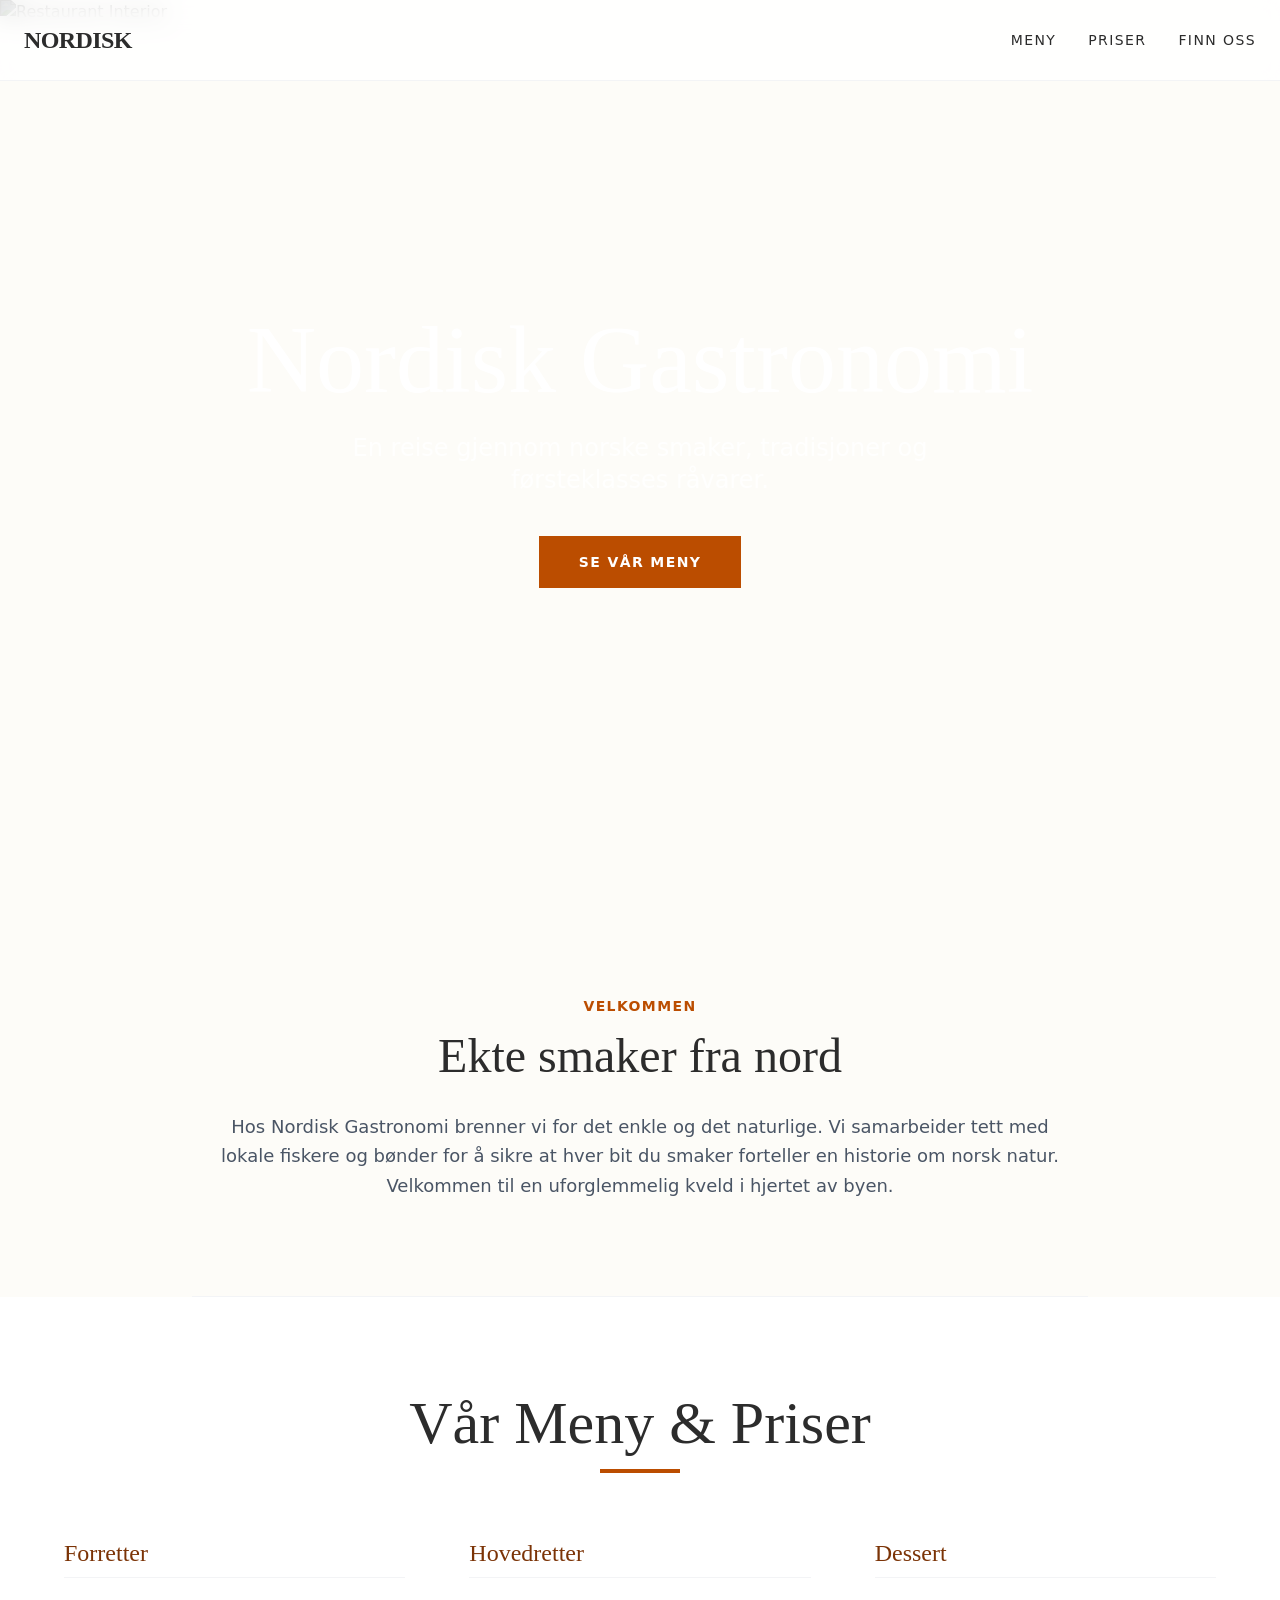
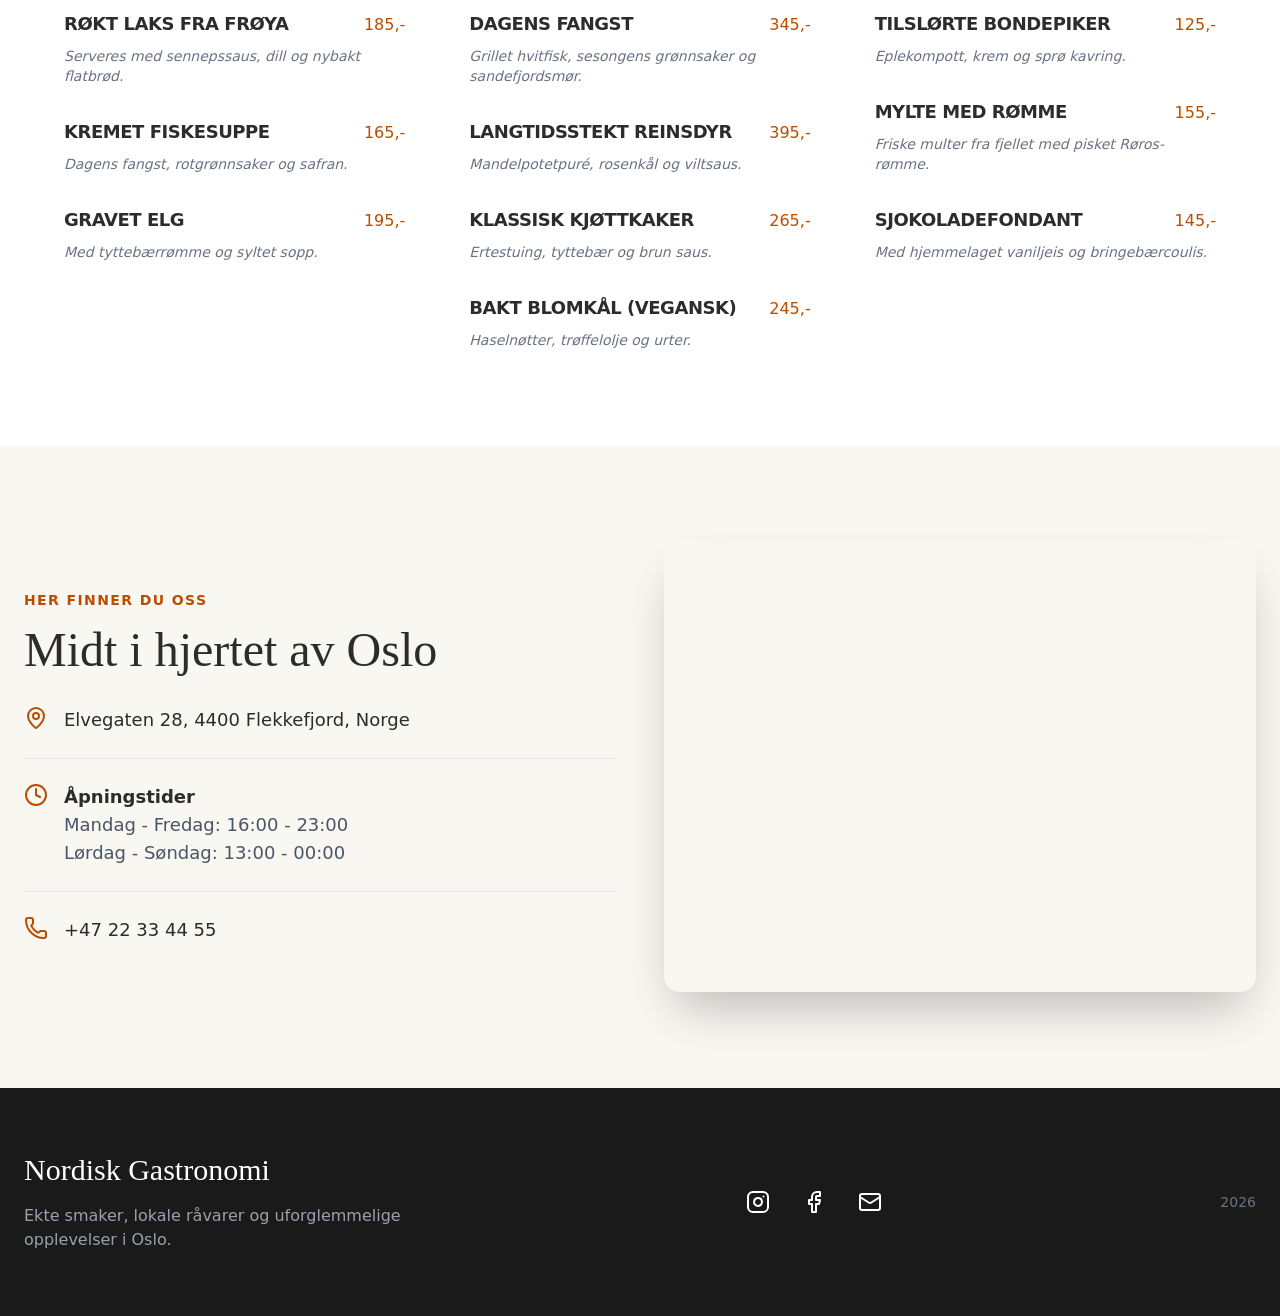
==== index.html @ 5c08e333 "Add files via upload" ====
<!DOCTYPE html><html lang="en-US"><head>
  <meta charset="UTF-8"/>
  <meta name="viewport" content="width=device-width, initial-scale=1.0"/>
  <title>Nordisk Gastronomi | Autentisk Norsk Mat</title>
  <link rel="icon" href="https://ugc.talizen.com/_assets/site/2051014137193959424/1777835846747__rk.png"/>
  <meta name="description" content="Velkommen til Nordisk Gastronomi. Vi serverer de beste råvarene fra norske fjorder og fjell midt i Oslo sentrum."/>
  <meta property="og:image" content="https://ugc.talizen.com/_assets/site/2051014137193959424/1777835017942__rk_scene.jpg"/>


  <link rel="stylesheet" href="./assets/client/tailwind_baa90aae5c5c.css" id="__talizen_tailwind__"/>
  <style>
    [data-talizen-islands] {
      display: contents;
    }
  </style>

<script>window.TalizenConfig = { baseUrl: window.location.origin + '/api/' };</script>
</head>
<body>
  <div id="root"><link rel="preload" as="image" href="https://images.unsplash.com/photo-1514362545857-3bc16c4c7d1b?auto=format&amp;fit=crop&amp;q=80&amp;w=2000"/><div class="min-h-screen bg-[#FDFCF8] text-[#2C2C2C] font-sans"><nav class="fixed w-full z-50 bg-white/80 backdrop-blur-md border-b border-gray-100"><div class="max-w-7xl mx-auto px-6 h-20 flex items-center justify-between"><div class="text-2xl font-serif font-bold tracking-tight">NORDISK</div><div class="hidden md:flex space-x-8 text-sm font-medium uppercase tracking-widest"><a href="#meny" class="hover:text-amber-700 transition-colors">Meny</a><a href="#priser" class="hover:text-amber-700 transition-colors">Priser</a><a href="#kart" class="hover:text-amber-700 transition-colors">Finn Oss</a></div><div class="md:hidden"><svg xmlns="http://www.w3.org/2000/svg" width="24" height="24" viewBox="0 0 24 24" fill="none" stroke="currentColor" stroke-width="2" stroke-linecap="round" stroke-linejoin="round" class="lucide lucide-utensils w-6 h-6" aria-hidden="true"><path d="M3 2v7c0 1.1.9 2 2 2h4a2 2 0 0 0 2-2V2"></path><path d="M7 2v20"></path><path d="M21 15V2a5 5 0 0 0-5 5v6c0 1.1.9 2 2 2h3Zm0 0v7"></path></svg></div></div></nav><header class="relative h-screen flex items-center justify-center overflow-hidden"><div class="absolute inset-0 z-0"><img src="https://images.unsplash.com/photo-1514362545857-3bc16c4c7d1b?auto=format&amp;fit=crop&amp;q=80&amp;w=2000" alt="Restaurant Interior" class="w-full h-full object-cover brightness-50"/></div><div class="relative z-10 text-center px-4"><h1 class="text-5xl md:text-8xl font-serif text-white mb-6">Nordisk Gastronomi</h1><p class="text-xl md:text-2xl text-white/90 font-light max-w-2xl mx-auto mb-10">En reise gjennom norske smaker, tradisjoner og førsteklasses råvarer.</p><a href="#meny" class="inline-block bg-amber-700 hover:bg-amber-800 text-white px-10 py-4 text-sm font-bold uppercase tracking-widest transition-all">Se Vår Meny</a></div></header><section class="py-24 px-6 max-w-4xl mx-auto text-center border-b border-gray-100"><span class="text-amber-700 text-sm font-bold uppercase tracking-widest mb-4 block">Velkommen</span><h2 class="text-3xl md:text-5xl font-serif mb-8">Ekte smaker fra nord</h2><p class="text-lg text-gray-600 leading-relaxed">Hos Nordisk Gastronomi brenner vi for det enkle og det naturlige. Vi samarbeider tett med lokale fiskere og bønder for å sikre at hver bit du smaker forteller en historie om norsk natur. Velkommen til en uforglemmelig kveld i hjertet av byen.</p></section><section id="meny" class="py-24 px-6 bg-white"><div id="priser" class="max-w-6xl mx-auto"><div class="text-center mb-16"><h2 class="text-4xl md:text-6xl font-serif mb-4">Vår Meny &amp; Priser</h2><div class="w-20 h-1 bg-amber-700 mx-auto"></div></div><div class="grid md:grid-cols-2 lg:grid-cols-3 gap-16"><div><h3 class="text-2xl font-serif mb-8 border-b border-gray-100 pb-2 text-amber-900">Forretter</h3><div class="space-y-8"><div class="group cursor-default"><div class="flex justify-between items-baseline mb-2"><h4 class="text-lg font-bold group-hover:text-amber-700 transition-colors uppercase tracking-tight">Røkt Laks fra Frøya</h4><span class="text-amber-700 font-medium ml-4">185,-</span></div><p class="text-gray-500 text-sm italic">Serveres med sennepssaus, dill og nybakt flatbrød.</p></div><div class="group cursor-default"><div class="flex justify-between items-baseline mb-2"><h4 class="text-lg font-bold group-hover:text-amber-700 transition-colors uppercase tracking-tight">Kremet Fiskesuppe</h4><span class="text-amber-700 font-medium ml-4">165,-</span></div><p class="text-gray-500 text-sm italic">Dagens fangst, rotgrønnsaker og safran.</p></div><div class="group cursor-default"><div class="flex justify-between items-baseline mb-2"><h4 class="text-lg font-bold group-hover:text-amber-700 transition-colors uppercase tracking-tight">Gravet Elg</h4><span class="text-amber-700 font-medium ml-4">195,-</span></div><p class="text-gray-500 text-sm italic">Med tyttebærrømme og syltet sopp.</p></div></div></div><div><h3 class="text-2xl font-serif mb-8 border-b border-gray-100 pb-2 text-amber-900">Hovedretter</h3><div class="space-y-8"><div class="group cursor-default"><div class="flex justify-between items-baseline mb-2"><h4 class="text-lg font-bold group-hover:text-amber-700 transition-colors uppercase tracking-tight">Dagens Fangst</h4><span class="text-amber-700 font-medium ml-4">345,-</span></div><p class="text-gray-500 text-sm italic">Grillet hvitfisk, sesongens grønnsaker og sandefjordsmør.</p></div><div class="group cursor-default"><div class="flex justify-between items-baseline mb-2"><h4 class="text-lg font-bold group-hover:text-amber-700 transition-colors uppercase tracking-tight">Langtidsstekt Reinsdyr</h4><span class="text-amber-700 font-medium ml-4">395,-</span></div><p class="text-gray-500 text-sm italic">Mandelpotetpuré, rosenkål og viltsaus.</p></div><div class="group cursor-default"><div class="flex justify-between items-baseline mb-2"><h4 class="text-lg font-bold group-hover:text-amber-700 transition-colors uppercase tracking-tight">Klassisk Kjøttkaker</h4><span class="text-amber-700 font-medium ml-4">265,-</span></div><p class="text-gray-500 text-sm italic">Ertestuing, tyttebær og brun saus.</p></div><div class="group cursor-default"><div class="flex justify-between items-baseline mb-2"><h4 class="text-lg font-bold group-hover:text-amber-700 transition-colors uppercase tracking-tight">Bakt Blomkål (Vegansk)</h4><span class="text-amber-700 font-medium ml-4">245,-</span></div><p class="text-gray-500 text-sm italic">Haselnøtter, trøffelolje og urter.</p></div></div></div><div><h3 class="text-2xl font-serif mb-8 border-b border-gray-100 pb-2 text-amber-900">Dessert</h3><div class="space-y-8"><div class="group cursor-default"><div class="flex justify-between items-baseline mb-2"><h4 class="text-lg font-bold group-hover:text-amber-700 transition-colors uppercase tracking-tight">Tilslørte Bondepiker</h4><span class="text-amber-700 font-medium ml-4">125,-</span></div><p class="text-gray-500 text-sm italic">Eplekompott, krem og sprø kavring.</p></div><div class="group cursor-default"><div class="flex justify-between items-baseline mb-2"><h4 class="text-lg font-bold group-hover:text-amber-700 transition-colors uppercase tracking-tight">Mylte med Rømme</h4><span class="text-amber-700 font-medium ml-4">155,-</span></div><p class="text-gray-500 text-sm italic">Friske multer fra fjellet med pisket Røros-rømme.</p></div><div class="group cursor-default"><div class="flex justify-between items-baseline mb-2"><h4 class="text-lg font-bold group-hover:text-amber-700 transition-colors uppercase tracking-tight">Sjokoladefondant</h4><span class="text-amber-700 font-medium ml-4">145,-</span></div><p class="text-gray-500 text-sm italic">Med hjemmelaget vaniljeis og bringebærcoulis.</p></div></div></div></div></div></section><section id="kart" class="bg-[#F8F7F2] py-24 px-6"><div class="max-w-7xl mx-auto grid lg:grid-cols-2 gap-12 items-center"><div><span class="text-amber-700 text-sm font-bold uppercase tracking-widest mb-4 block">Her finner du oss</span><h2 class="text-4xl md:text-5xl font-serif mb-8">Midt i hjertet av Oslo</h2><div class="space-y-6 text-lg"><div class="flex items-start gap-4"><svg xmlns="http://www.w3.org/2000/svg" width="24" height="24" viewBox="0 0 24 24" fill="none" stroke="currentColor" stroke-width="2" stroke-linecap="round" stroke-linejoin="round" class="lucide lucide-map-pin w-6 h-6 text-amber-700 shrink-0" aria-hidden="true"><path d="M20 10c0 4.993-5.539 10.193-7.399 11.799a1 1 0 0 1-1.202 0C9.539 20.193 4 14.993 4 10a8 8 0 0 1 16 0"></path><circle cx="12" cy="10" r="3"></circle></svg><p>Elvegaten 28, 4400 Flekkefjord, Norge</p><p></p></div><div class="flex items-start gap-4 border-t border-gray-200 pt-6"><svg xmlns="http://www.w3.org/2000/svg" width="24" height="24" viewBox="0 0 24 24" fill="none" stroke="currentColor" stroke-width="2" stroke-linecap="round" stroke-linejoin="round" class="lucide lucide-clock w-6 h-6 text-amber-700 shrink-0" aria-hidden="true"><circle cx="12" cy="12" r="10"></circle><path d="M12 6v6l4 2"></path></svg><div><p class="font-bold">Åpningstider</p><p class="text-gray-600">Mandag - Fredag: 16:00 - 23:00</p><p class="text-gray-600">Lørdag - Søndag: 13:00 - 00:00</p></div></div><div class="flex items-start gap-4 border-t border-gray-200 pt-6"><svg xmlns="http://www.w3.org/2000/svg" width="24" height="24" viewBox="0 0 24 24" fill="none" stroke="currentColor" stroke-width="2" stroke-linecap="round" stroke-linejoin="round" class="lucide lucide-phone w-6 h-6 text-amber-700 shrink-0" aria-hidden="true"><path d="M13.832 16.568a1 1 0 0 0 1.213-.303l.355-.465A2 2 0 0 1 17 15h3a2 2 0 0 1 2 2v3a2 2 0 0 1-2 2A18 18 0 0 1 2 4a2 2 0 0 1 2-2h3a2 2 0 0 1 2 2v3a2 2 0 0 1-.8 1.6l-.468.351a1 1 0 0 0-.292 1.233 14 14 0 0 0 6.392 6.384"></path></svg><p>+47 22 33 44 55</p></div></div></div><div class="h-[450px] rounded-2xl overflow-hidden shadow-2xl transition-all duration-700"><iframe src="https://www.google.com/maps/embed?pb=!1m18!1m12!1m3!1d2110.126442602787!2d6.660144977239247!3d58.29729897127117!2m3!1f0!2f0!3f0!3m2!1i1024!2i768!4f13.1!3m3!1m2!1s0x463939634e55e37b%3A0x5352c89280f9ea1!2sElvegaten%2028%2C%204400%20Flekkefjord!5e0!3m2!1sno!2sno!4v1714630000000!5m2!1sno!2sno" width="100%" height="100%" style="border:0" allowfullscreen="" loading="lazy" referrerpolicy="no-referrer-when-downgrade"></iframe></div></div></section><footer id="kontakt" class="bg-[#1A1A1A] text-white py-16 px-6"><div class="max-w-7xl mx-auto flex flex-col md:flex-row justify-between items-center gap-12"><div><h2 class="text-3xl font-serif mb-4">Nordisk Gastronomi</h2><p class="text-gray-400 max-w-sm">Ekte smaker, lokale råvarer og uforglemmelige opplevelser i Oslo.</p></div><div class="flex gap-8"><a href="#" class="hover:text-amber-500 transition-colors"><svg xmlns="http://www.w3.org/2000/svg" width="24" height="24" viewBox="0 0 24 24" fill="none" stroke="currentColor" stroke-width="2" stroke-linecap="round" stroke-linejoin="round" class="lucide lucide-instagram w-6 h-6" aria-hidden="true"><rect width="20" height="20" x="2" y="2" rx="5" ry="5"></rect><path d="M16 11.37A4 4 0 1 1 12.63 8 4 4 0 0 1 16 11.37z"></path><line x1="17.5" x2="17.51" y1="6.5" y2="6.5"></line></svg></a><a href="#" class="hover:text-amber-500 transition-colors"><svg xmlns="http://www.w3.org/2000/svg" width="24" height="24" viewBox="0 0 24 24" fill="none" stroke="currentColor" stroke-width="2" stroke-linecap="round" stroke-linejoin="round" class="lucide lucide-facebook w-6 h-6" aria-hidden="true"><path d="M18 2h-3a5 5 0 0 0-5 5v3H7v4h3v8h4v-8h3l1-4h-4V7a1 1 0 0 1 1-1h3z"></path></svg></a><a href="mailto:hei@nordiskgastronomi.no" class="hover:text-amber-500 transition-colors"><svg xmlns="http://www.w3.org/2000/svg" width="24" height="24" viewBox="0 0 24 24" fill="none" stroke="currentColor" stroke-width="2" stroke-linecap="round" stroke-linejoin="round" class="lucide lucide-mail w-6 h-6" aria-hidden="true"><path d="m22 7-8.991 5.727a2 2 0 0 1-2.009 0L2 7"></path><rect x="2" y="4" width="20" height="16" rx="2"></rect></svg></a></div><div class="text-sm text-gray-500">2026</div></div></footer></div></div>
  <style>
    #__talizen_widget {
      position: fixed;
      right: 12px;
      bottom: 12px;
      z-index: 99999!important;
      display: none;
      align-items: flex-end;
      gap: 10px;
      font-family: Inter, "SF Pro Display", "Segoe UI", Arial, sans-serif;
    }

    #__talizen_widget[data-visible="true"] {
      display: flex;
    }

    #__talizen_widget_row {
      display: inline-flex;
      align-items: center;
      gap: 8px;
    }

    #__talizen_made_in {
      display: inline-flex;
      align-items: center;
      gap: 2px;
      padding: 8px 12px;
      border-radius: 999px;
      border: 1px solid rgba(229, 231, 235, 0.5);
      background: rgba(255, 255, 255, 0.8);
      color: #111827;
      text-decoration: none;
      box-shadow: 0 1px 2px rgba(15, 23, 42, 0.08);
      backdrop-filter: blur(12px);
      -webkit-backdrop-filter: blur(12px);
      transition: box-shadow 160ms ease, color 160ms ease, transform 160ms ease;
      cursor: pointer;
    }

    #__talizen_widget[data-has-errors="true"] #__talizen_made_in {
      border-color: rgba(239, 68, 68, 0.8);
      box-shadow: 0 0 0 3px rgba(239, 68, 68, 0.16), 0 10px 30px rgba(127, 29, 29, 0.18);
    }

    #__talizen_made_in:hover {
      color: #0f172a;
      box-shadow: 0 8px 24px rgba(15, 23, 42, 0.12);
      transform: translateY(-1px);
    }

    #__talizen_widget[data-has-errors="true"] #__talizen_made_in:hover {
      box-shadow: 0 0 0 3px rgba(239, 68, 68, 0.2), 0 12px 34px rgba(127, 29, 29, 0.22);
    }

    #__talizen_made_in_label {
      font-size: 12px;
      font-weight: 500;
      color: #6b7280;
      transition: color 160ms ease;
	  margin-right: 2px;
    }

    #__talizen_made_in:hover #__talizen_made_in_label {
      color: #111827;
    }

    #__talizen_made_in_wordmark {
      font-size: 12px;
      font-weight: 700;
      letter-spacing: 0.04em;
      color: inherit;
    }

    #__talizen_made_in_logo {
      width: 24px;
      height: 24px;
      flex: none;
      filter: drop-shadow(0 1px 1px rgba(15, 23, 42, 0.08));
    }

    #__talizen_render_error_bubble {
      display: none;
      align-items: center;
      gap: 8px;
      min-height: 40px;
      max-width: min(320px, calc(100vw - 128px));
      padding: 8px 12px;
      border-radius: 10px;
      border: 1px solid rgba(185, 28, 28, 0.55);
      background: #ef4444;
      color: #ffffff;
      font-size: 13px;
      font-weight: 700;
      line-height: 1.25;
      box-shadow: 0 14px 34px rgba(127, 29, 29, 0.28);
      cursor: pointer;
      white-space: normal;
    }

    #__talizen_widget[data-has-errors="true"] #__talizen_render_error_bubble {
      display: inline-flex;
    }

    #__talizen_render_error_bubble_count {
      display: inline-flex;
      align-items: center;
      justify-content: center;
      min-width: 20px;
      height: 20px;
      padding: 0 6px;
      border-radius: 999px;
      background: rgba(255, 255, 255, 0.22);
      font-size: 12px;
      box-sizing: border-box;
    }

    #__talizen_render_error_panel {
      position: absolute;
      right: 0;
      bottom: 56px;
      display: none;
      width: min(560px, calc(100vw - 24px));
      max-height: min(520px, calc(100vh - 96px));
      overflow: hidden;
      border-radius: 12px;
      border: 1px solid rgba(185, 28, 28, 0.24);
      background: #fff7f7;
      color: #111827;
      box-shadow: 0 24px 60px rgba(15, 23, 42, 0.24);
    }

    #__talizen_widget[data-panel-open="true"] #__talizen_render_error_panel {
      display: block;
    }

    #__talizen_render_error_panel_header {
      display: flex;
      align-items: center;
      justify-content: space-between;
      gap: 12px;
      padding: 12px 12px 10px;
      border-bottom: 1px solid rgba(185, 28, 28, 0.16);
    }

    #__talizen_render_error_panel_title {
      margin: 0;
      color: #991b1b;
      font-size: 14px;
      line-height: 1.3;
      font-weight: 800;
    }

    #__talizen_render_error_panel_actions {
      display: inline-flex;
      align-items: center;
      gap: 8px;
      flex: none;
    }

    #__talizen_render_error_copy,
    #__talizen_render_error_close {
      height: 32px;
      border-radius: 8px;
      border: 1px solid rgba(185, 28, 28, 0.22);
      background: #ffffff;
      color: #991b1b;
      font-size: 12px;
      font-weight: 700;
      cursor: pointer;
    }

    #__talizen_render_error_copy {
      padding: 0 10px;
    }

    #__talizen_render_error_close {
      width: 32px;
      padding: 0;
      font-size: 18px;
      line-height: 1;
    }

    #__talizen_render_error_list {
      margin: 0;
      padding: 12px;
      max-height: min(440px, calc(100vh - 164px));
      overflow: auto;
      color: #3f1d1d;
      white-space: pre-wrap;
      overflow-wrap: anywhere;
      font: 12px/1.55 ui-monospace, SFMono-Regular, Menlo, Monaco, Consolas, "Liberation Mono", monospace;
    }

    @media (min-width: 768px) {
      #__talizen_widget {
        right: 16px;
        bottom: 16px;
      }
    }

    @media (max-width: 520px) {
      #__talizen_widget {
        left: 12px;
        right: 12px;
      }

      #__talizen_widget_row {
        width: 100%;
        justify-content: flex-end;
      }

      #__talizen_render_error_bubble {
        max-width: calc(100vw - 128px);
      }
    }

    @media (prefers-color-scheme: dark) {
      #__talizen_made_in {
        border-color: rgba(38, 38, 38, 0.5);
        background: rgba(23, 23, 23, 0.8);
        color: #f5f5f5;
      }

      #__talizen_made_in_label {
        color: #a3a3a3;
      }
      #__talizen_made_in_wordmark {
        color: #f5f5f5;
      }

      #__talizen_made_in:hover #__talizen_made_in_label {
        color: #f5f5f5;
      }

      #__talizen_made_in_logo .talizen-shape-main {
        fill: #f5f5f5;
      }

      #__talizen_made_in_logo .talizen-shape-left {
        fill: #a3a3a3;
      }

      #__talizen_made_in_logo .talizen-shape-top {
        fill: #737373;
      }

      #__talizen_made_in_logo .talizen-shape-dot {
        fill: #171717;
      }

      #__talizen_render_error_panel {
        background: #1f1111;
        color: #fee2e2;
      }

      #__talizen_render_error_list {
        color: #fee2e2;
      }
    }
  </style>
  <div id="__talizen_widget" data-visible="false" data-has-errors="false" data-panel-open="false">
    <section id="__talizen_render_error_panel" aria-label="Talizen render errors">
      <div id="__talizen_render_error_panel_header">
        <p id="__talizen_render_error_panel_title">Render diagnostics</p>
        <div id="__talizen_render_error_panel_actions">
          <button id="__talizen_render_error_copy" type="button">Copy</button>
          <button id="__talizen_render_error_close" type="button" aria-label="Close">x</button>
        </div>
      </div>
      <pre id="__talizen_render_error_list"></pre>
    </section>
    <div id="__talizen_widget_row">
      <button id="__talizen_render_error_bubble" type="button">
        <span>Render error</span>
        <span id="__talizen_render_error_bubble_count">0</span>
      </button>
      
    </div>
  </div>
  <script>
  (function(){
    var initial = null;
    var showWarn = false;
    var errors = Array.isArray(initial) ? initial.slice() : [];
    var widget = document.getElementById("__talizen_widget");
    var bubble = document.getElementById("__talizen_render_error_bubble");
    var count = document.getElementById("__talizen_render_error_bubble_count");
    var panel = document.getElementById("__talizen_render_error_panel");
    var list = document.getElementById("__talizen_render_error_list");
    var copy = document.getElementById("__talizen_render_error_copy");
    var close = document.getElementById("__talizen_render_error_close");
    var original = {
      error: console.error && console.error.bind(console),
      warn: console.warn && console.warn.bind(console)
    };

    function stringify(value) {
      if (value instanceof Error) return value.stack || value.message || String(value);
      if (typeof value === "string") return value;
      try {
        return JSON.stringify(value, null, 2);
      } catch (err) {
        return String(value);
      }
    }

    function formatArgs(args) {
      return Array.prototype.map.call(args, stringify).join(" ");
    }

    function stripUncaught(line) {
      return String(line || "").replace(/^Uncaught\s+/, "").trim();
    }

    function isStackFrame(line) {
      return /^\s*at\s+/.test(String(line || ""));
    }

    function isVendorStackFrame(line) {
      line = String(line || "");
      if (line.indexOf("/_client/") >= 0) return false;
      return line.indexOf("react-dom") >= 0 ||
        line.indexOf("react@") >= 0 ||
        line.indexOf("react/") >= 0 ||
        line.indexOf("esm.creght.com") >= 0 ||
        line.indexOf("esm.sh") >= 0 ||
        line.indexOf("node_modules") >= 0;
    }

    function compactDiagnostic(message, detail) {
      var text = [message, detail].filter(Boolean).join("\n");
      var lines = text.split(/\n+/).map(function(line){ return line.trim(); }).filter(Boolean);
      var messageLine = "";
      var frames = [];

      lines.forEach(function(line){
        if (isStackFrame(line)) {
          frames.push(line);
          return;
        }
        line = stripUncaught(line);
        if (!messageLine && /(?:Error|Exception):/.test(line)) {
          messageLine = line;
        }
      });

      if (!messageLine) {
        messageLine = stripUncaught(message || lines[0] || "");
      }

      var usefulFrames = frames.filter(function(line){ return !isVendorStackFrame(line); });
      if (usefulFrames.length === 0 && frames.length > 0) {
        usefulFrames = frames.slice(0, 1);
      }
      return {
        message: messageLine,
        detail: usefulFrames.slice(0, 3).join("\n")
      };
    }

    function render() {
      if (!widget) return;
      var hasErrors = errors.length > 0;
      widget.setAttribute("data-has-errors", hasErrors ? "true" : "false");
      if (hasErrors) widget.setAttribute("data-visible", "true");
      if (count) count.textContent = String(errors.length);
      if (list) {
        list.textContent = errors.map(function(item, index){
          var lines = [
            "#" + (index + 1) + " [" + (item.level || "error") + "] " + (item.source || "browser"),
            item.message || ""
          ];
          if (item.detail) lines.push(item.detail);
          if (item.code) lines.push("code: " + item.code);
          return lines.filter(Boolean).join("\n");
        }).join("\n\n");
      }
    }

    function push(level, source, message, detail, code) {
      if ((String(message || "").indexOf("Minified React error #418") >= 0) || (String(detail || "").indexOf("Minified React error #418") >= 0)) {
        level = "warn";
      }
      if (level === "warn" && !showWarn) return;
      var display = showWarn ? { message: message || "", detail: detail || "" } : compactDiagnostic(message, detail);
      errors.push({
        level: level || "error",
        source: source || "browser",
        message: display.message || "",
        detail: display.detail || "",
        code: code || 0
      });
      window.__TALIZEN_RENDER_ERRORS__ = errors;
      render();
    }

    console.error = function(){
      var text = formatArgs(arguments);
      push(text.indexOf("Minified React error #418") >= 0 ? "warn" : "error", "console", text, "");
      if (original.error) original.error.apply(console, arguments);
    };
    console.warn = function(){
      var text = formatArgs(arguments);
      if (original.warn) original.warn.apply(console, arguments);
    };
    window.addEventListener("error", function(event){
      var err = event.error;
      push("error", "window.error", event.message || stringify(err), err && err.stack ? err.stack : "");
    });
    window.addEventListener("unhandledrejection", function(event){
      var reason = event.reason;
      push("error", "unhandledrejection", stringify(reason), reason && reason.stack ? reason.stack : "");
    });
    if (bubble) bubble.addEventListener("click", function(){
      widget.setAttribute("data-panel-open", widget.getAttribute("data-panel-open") === "true" ? "false" : "true");
    });
    if (close) close.addEventListener("click", function(){
      widget.setAttribute("data-panel-open", "false");
    });
    if (panel) panel.addEventListener("click", function(event){
      event.stopPropagation();
    });
    if (copy) copy.addEventListener("click", function(){
      var text = list ? list.textContent : "";
      var done = function(){ copy.textContent = "Copied"; setTimeout(function(){ copy.textContent = "Copy"; }, 1200); };
      if (navigator.clipboard && navigator.clipboard.writeText) {
        navigator.clipboard.writeText(text).then(done, done);
        return;
      }
      var textarea = document.createElement("textarea");
      textarea.value = text;
      textarea.style.position = "fixed";
      textarea.style.opacity = "0";
      document.body.appendChild(textarea);
      textarea.select();
      try { document.execCommand("copy"); } catch (err) {}
      document.body.removeChild(textarea);
      done();
    });
    window.__TALIZEN_RENDER_ERRORS__ = errors;
    window.__TALIZEN_RENDER_REPORT_ERROR__ = push;
    render();
  })();
  </script>
  <script>window.__DATA__ = {"mode":"hydrate","projectId":"pu13c9xu49xu","props":null,"siteId":"pu13c9x94n0i"};</script>
<script type="importmap">{"imports":{"@gsap/react":"https://esm.creght.com/@gsap/react@2.1.2\u0026external=react","@radix-ui/react-slot":"https://esm.creght.com/@radix-ui/react-slot@1.2.4","@react-three/drei":"https://esm.creght.com/@react-three/drei@10.7.4\u0026external=react,react-dom,three,@react-three","@react-three/fiber":"https://esm.creght.com/@react-three/fiber@9.3.0\u0026external=react,react-dom,three","class-variance-authority":"https://esm.creght.com/class-variance-authority@0.7.1","clsx":"https://esm.creght.com/clsx@2.1.1","framer-motion":"https://esm.creght.com/framer-motion@12.38.0\u0026external=react","gsap":"https://esm.creght.com/gsap@3.13.0","gsap/":"https://esm.creght.com/gsap@3.13.0/","lenis":"https://esm.creght.com/lenis@1.3.13","lucide-react":"https://esm.creght.com/lucide-react@0.577.0\u0026external=react","matter-js":"https://esm.creght.com/matter-js@0.20.0","motion":"https://esm.creght.com/motion@12.38.0","ogl":"https://esm.creght.com/ogl@1.0.11","radix-ui":"https://esm.sh/radix-ui@1.4.3","radix-ui/":"https://esm.sh/radix-ui@1.4.3/","react":"https://esm.creght.com/react@19.2.4","react-dom":"https://esm.creght.com/react-dom@19.2.4","react-dom/":"https://esm.creght.com/react-dom@19.2.4/","react-icons":"https://esm.creght.com/react-icons@5.5.0\u0026external=react","react-icons/":"https://esm.creght.com/react-icons@5.5.0\u0026external=react/","react/":"https://esm.creght.com/react@19.2.4/","tailwind-merge":"https://esm.creght.com/tailwind-merge@3.5.0","talizen":"https://esm.creght.com/talizen@0.1.4","talizen/":"https://esm.creght.com/talizen@0.1.4/","three":"https://esm.creght.com/three@0.167.1","three/":"https://esm.creght.com/three@0.167.1/"}}</script>
<script type="module" src="./assets/client/index_58f494a94353.js"></script>

</body></html>
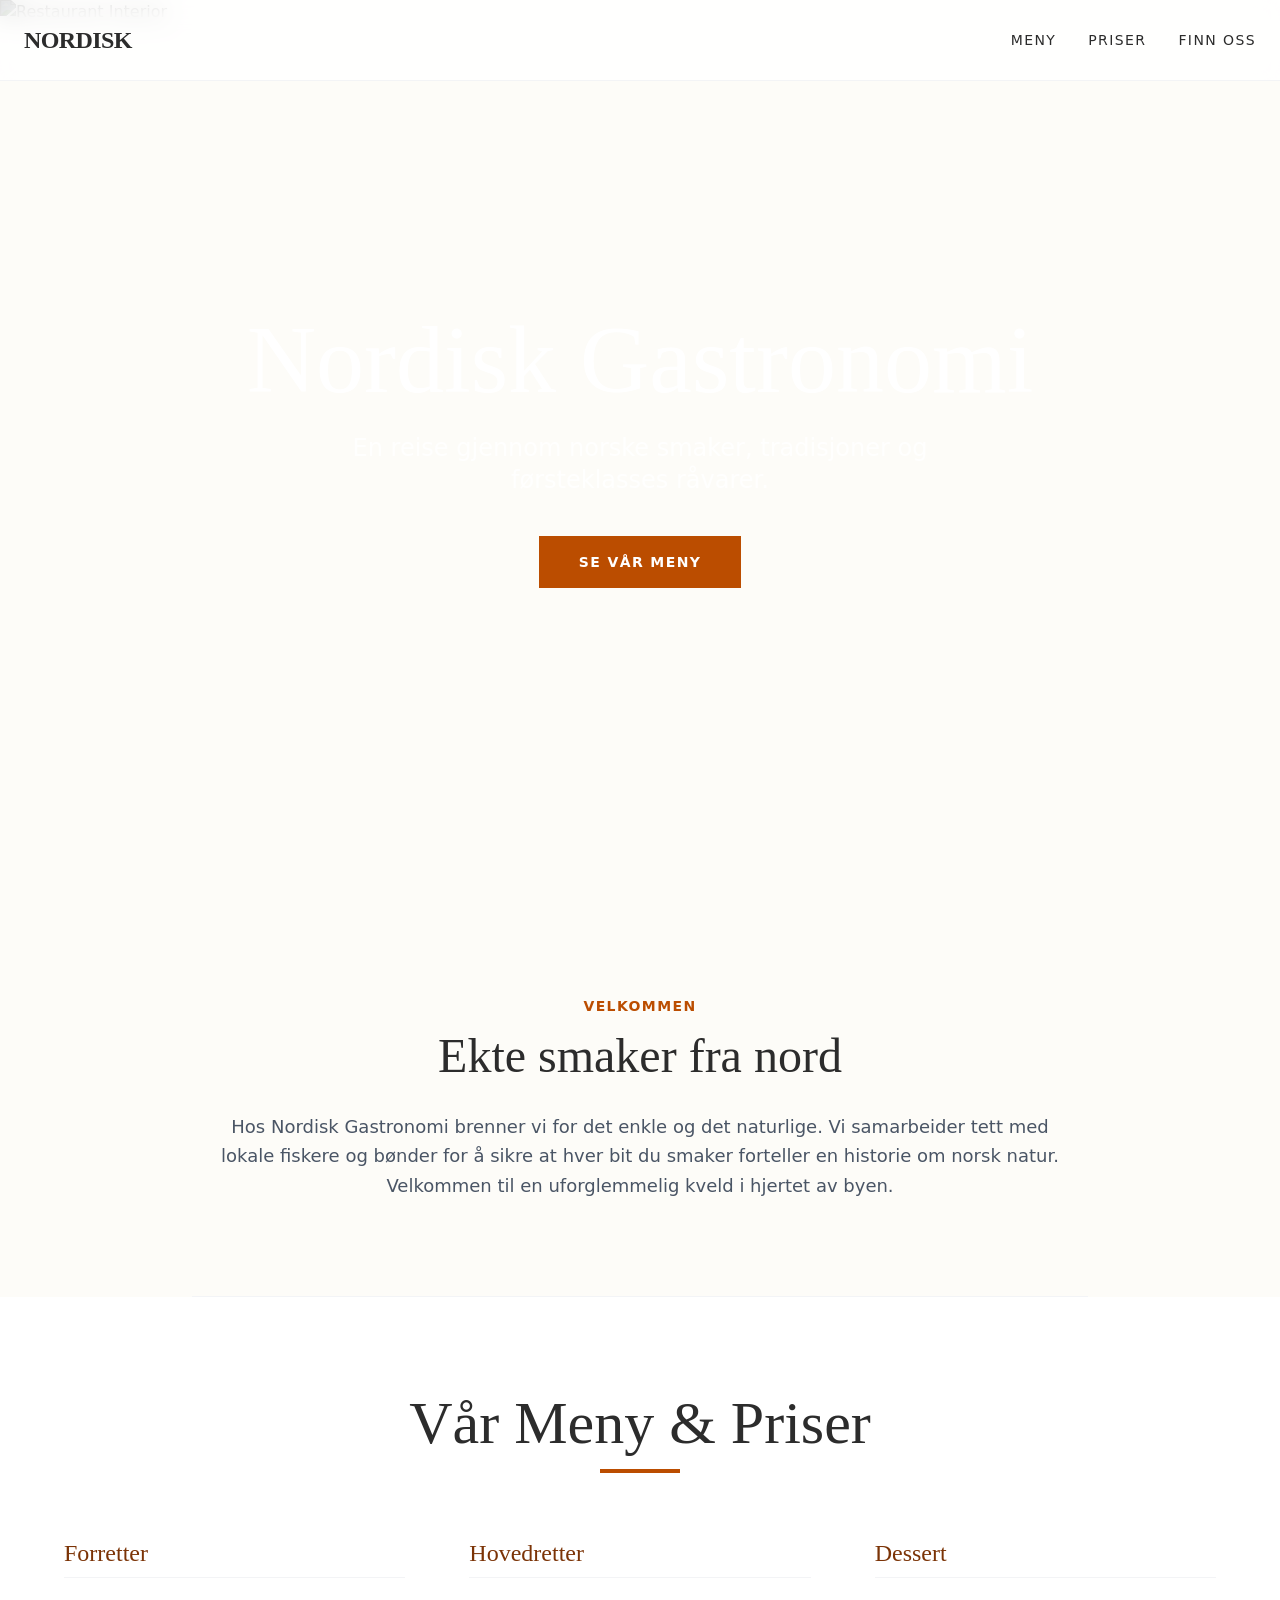
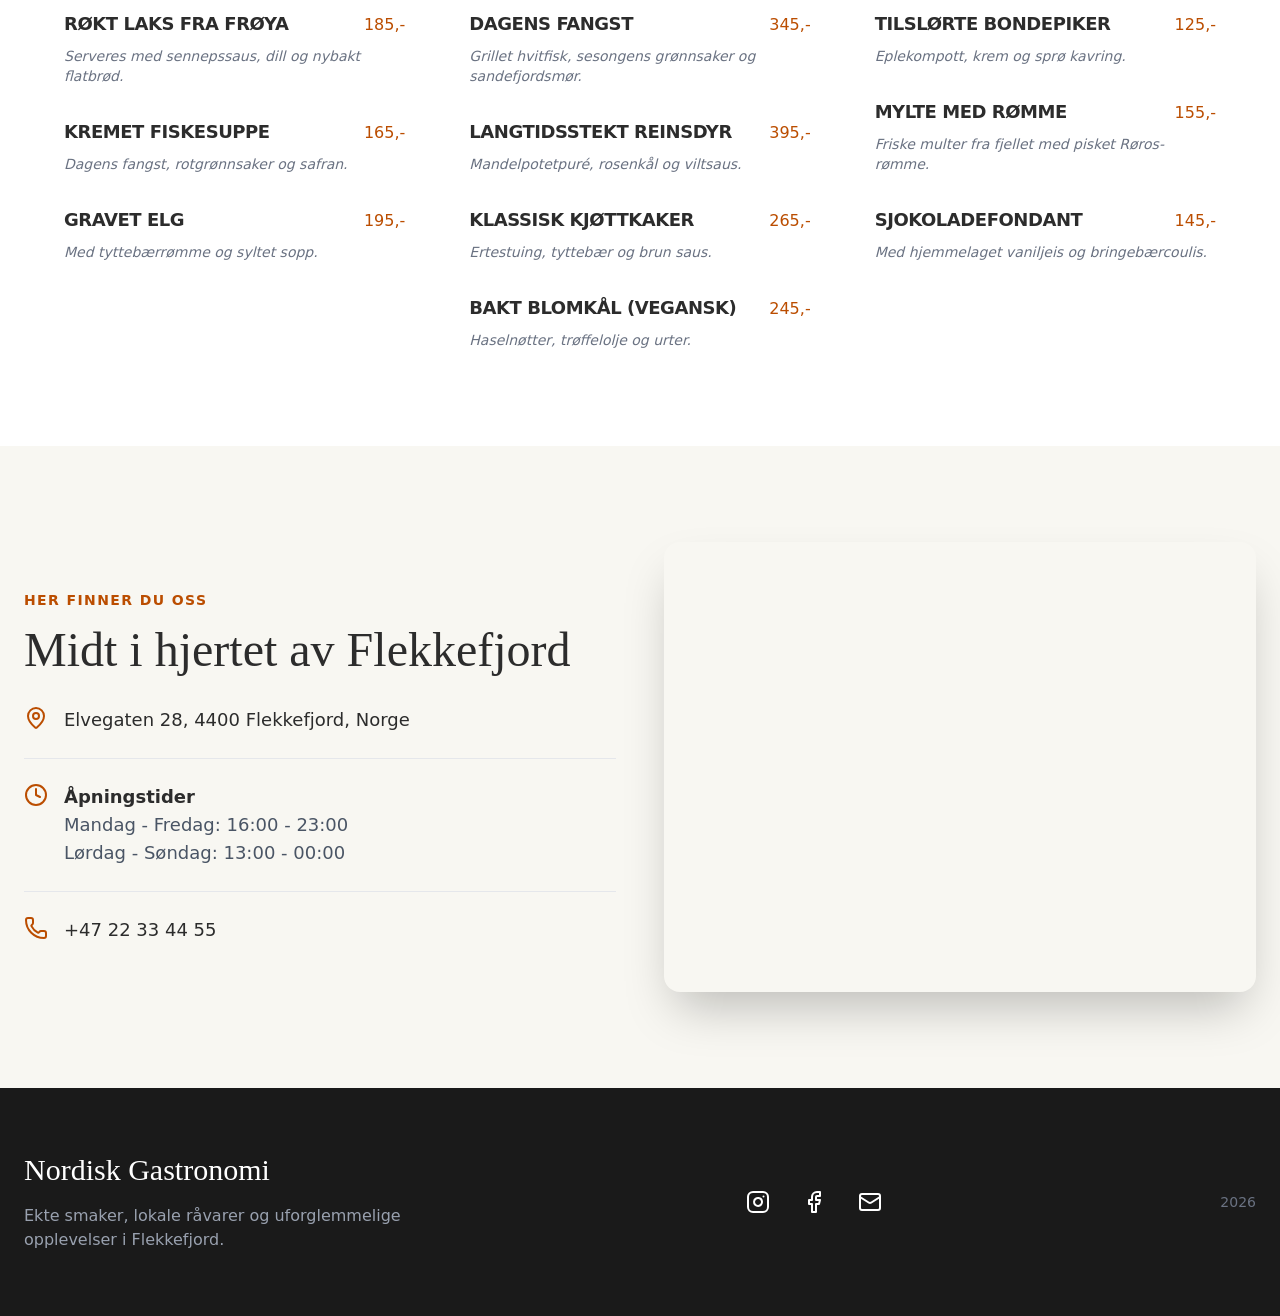
==== commit b9f60c7e: "Add files via upload" ====
--- a/index.html
+++ b/index.html
@@ -1,9 +1,9 @@
 <!DOCTYPE html><html lang="en-US"><head>
   <meta charset="UTF-8"/>
   <meta name="viewport" content="width=device-width, initial-scale=1.0"/>
-  <title>Nordisk Gastronomi | Autentisk Norsk Mat</title>
+  <title>Gastronomi Restaurant i Flekkefjord | Eksklusiv Matopplevelse</title>
   <link rel="icon" href="https://ugc.talizen.com/_assets/site/2051014137193959424/1777835846747__rk.png"/>
-  <meta name="description" content="Velkommen til Nordisk Gastronomi. Vi serverer de beste råvarene fra norske fjorder og fjell midt i Oslo sentrum."/>
+  <meta name="description" content="Opplev moderne gastronomi i Flekkefjord med sesongbaserte retter, utsøkte smaker og unik atmosfære. Bestill bord i dag og nyt en kveld du husker i sentrum nå!"/>
   <meta property="og:image" content="https://ugc.talizen.com/_assets/site/2051014137193959424/1777835017942__rk_scene.jpg"/>
 
 
@@ -17,7 +17,7 @@
 <script>window.TalizenConfig = { baseUrl: window.location.origin + '/api/' };</script>
 </head>
 <body>
-  <div id="root"><link rel="preload" as="image" href="https://images.unsplash.com/photo-1514362545857-3bc16c4c7d1b?auto=format&amp;fit=crop&amp;q=80&amp;w=2000"/><div class="min-h-screen bg-[#FDFCF8] text-[#2C2C2C] font-sans"><nav class="fixed w-full z-50 bg-white/80 backdrop-blur-md border-b border-gray-100"><div class="max-w-7xl mx-auto px-6 h-20 flex items-center justify-between"><div class="text-2xl font-serif font-bold tracking-tight">NORDISK</div><div class="hidden md:flex space-x-8 text-sm font-medium uppercase tracking-widest"><a href="#meny" class="hover:text-amber-700 transition-colors">Meny</a><a href="#priser" class="hover:text-amber-700 transition-colors">Priser</a><a href="#kart" class="hover:text-amber-700 transition-colors">Finn Oss</a></div><div class="md:hidden"><svg xmlns="http://www.w3.org/2000/svg" width="24" height="24" viewBox="0 0 24 24" fill="none" stroke="currentColor" stroke-width="2" stroke-linecap="round" stroke-linejoin="round" class="lucide lucide-utensils w-6 h-6" aria-hidden="true"><path d="M3 2v7c0 1.1.9 2 2 2h4a2 2 0 0 0 2-2V2"></path><path d="M7 2v20"></path><path d="M21 15V2a5 5 0 0 0-5 5v6c0 1.1.9 2 2 2h3Zm0 0v7"></path></svg></div></div></nav><header class="relative h-screen flex items-center justify-center overflow-hidden"><div class="absolute inset-0 z-0"><img src="https://images.unsplash.com/photo-1514362545857-3bc16c4c7d1b?auto=format&amp;fit=crop&amp;q=80&amp;w=2000" alt="Restaurant Interior" class="w-full h-full object-cover brightness-50"/></div><div class="relative z-10 text-center px-4"><h1 class="text-5xl md:text-8xl font-serif text-white mb-6">Nordisk Gastronomi</h1><p class="text-xl md:text-2xl text-white/90 font-light max-w-2xl mx-auto mb-10">En reise gjennom norske smaker, tradisjoner og førsteklasses råvarer.</p><a href="#meny" class="inline-block bg-amber-700 hover:bg-amber-800 text-white px-10 py-4 text-sm font-bold uppercase tracking-widest transition-all">Se Vår Meny</a></div></header><section class="py-24 px-6 max-w-4xl mx-auto text-center border-b border-gray-100"><span class="text-amber-700 text-sm font-bold uppercase tracking-widest mb-4 block">Velkommen</span><h2 class="text-3xl md:text-5xl font-serif mb-8">Ekte smaker fra nord</h2><p class="text-lg text-gray-600 leading-relaxed">Hos Nordisk Gastronomi brenner vi for det enkle og det naturlige. Vi samarbeider tett med lokale fiskere og bønder for å sikre at hver bit du smaker forteller en historie om norsk natur. Velkommen til en uforglemmelig kveld i hjertet av byen.</p></section><section id="meny" class="py-24 px-6 bg-white"><div id="priser" class="max-w-6xl mx-auto"><div class="text-center mb-16"><h2 class="text-4xl md:text-6xl font-serif mb-4">Vår Meny &amp; Priser</h2><div class="w-20 h-1 bg-amber-700 mx-auto"></div></div><div class="grid md:grid-cols-2 lg:grid-cols-3 gap-16"><div><h3 class="text-2xl font-serif mb-8 border-b border-gray-100 pb-2 text-amber-900">Forretter</h3><div class="space-y-8"><div class="group cursor-default"><div class="flex justify-between items-baseline mb-2"><h4 class="text-lg font-bold group-hover:text-amber-700 transition-colors uppercase tracking-tight">Røkt Laks fra Frøya</h4><span class="text-amber-700 font-medium ml-4">185,-</span></div><p class="text-gray-500 text-sm italic">Serveres med sennepssaus, dill og nybakt flatbrød.</p></div><div class="group cursor-default"><div class="flex justify-between items-baseline mb-2"><h4 class="text-lg font-bold group-hover:text-amber-700 transition-colors uppercase tracking-tight">Kremet Fiskesuppe</h4><span class="text-amber-700 font-medium ml-4">165,-</span></div><p class="text-gray-500 text-sm italic">Dagens fangst, rotgrønnsaker og safran.</p></div><div class="group cursor-default"><div class="flex justify-between items-baseline mb-2"><h4 class="text-lg font-bold group-hover:text-amber-700 transition-colors uppercase tracking-tight">Gravet Elg</h4><span class="text-amber-700 font-medium ml-4">195,-</span></div><p class="text-gray-500 text-sm italic">Med tyttebærrømme og syltet sopp.</p></div></div></div><div><h3 class="text-2xl font-serif mb-8 border-b border-gray-100 pb-2 text-amber-900">Hovedretter</h3><div class="space-y-8"><div class="group cursor-default"><div class="flex justify-between items-baseline mb-2"><h4 class="text-lg font-bold group-hover:text-amber-700 transition-colors uppercase tracking-tight">Dagens Fangst</h4><span class="text-amber-700 font-medium ml-4">345,-</span></div><p class="text-gray-500 text-sm italic">Grillet hvitfisk, sesongens grønnsaker og sandefjordsmør.</p></div><div class="group cursor-default"><div class="flex justify-between items-baseline mb-2"><h4 class="text-lg font-bold group-hover:text-amber-700 transition-colors uppercase tracking-tight">Langtidsstekt Reinsdyr</h4><span class="text-amber-700 font-medium ml-4">395,-</span></div><p class="text-gray-500 text-sm italic">Mandelpotetpuré, rosenkål og viltsaus.</p></div><div class="group cursor-default"><div class="flex justify-between items-baseline mb-2"><h4 class="text-lg font-bold group-hover:text-amber-700 transition-colors uppercase tracking-tight">Klassisk Kjøttkaker</h4><span class="text-amber-700 font-medium ml-4">265,-</span></div><p class="text-gray-500 text-sm italic">Ertestuing, tyttebær og brun saus.</p></div><div class="group cursor-default"><div class="flex justify-between items-baseline mb-2"><h4 class="text-lg font-bold group-hover:text-amber-700 transition-colors uppercase tracking-tight">Bakt Blomkål (Vegansk)</h4><span class="text-amber-700 font-medium ml-4">245,-</span></div><p class="text-gray-500 text-sm italic">Haselnøtter, trøffelolje og urter.</p></div></div></div><div><h3 class="text-2xl font-serif mb-8 border-b border-gray-100 pb-2 text-amber-900">Dessert</h3><div class="space-y-8"><div class="group cursor-default"><div class="flex justify-between items-baseline mb-2"><h4 class="text-lg font-bold group-hover:text-amber-700 transition-colors uppercase tracking-tight">Tilslørte Bondepiker</h4><span class="text-amber-700 font-medium ml-4">125,-</span></div><p class="text-gray-500 text-sm italic">Eplekompott, krem og sprø kavring.</p></div><div class="group cursor-default"><div class="flex justify-between items-baseline mb-2"><h4 class="text-lg font-bold group-hover:text-amber-700 transition-colors uppercase tracking-tight">Mylte med Rømme</h4><span class="text-amber-700 font-medium ml-4">155,-</span></div><p class="text-gray-500 text-sm italic">Friske multer fra fjellet med pisket Røros-rømme.</p></div><div class="group cursor-default"><div class="flex justify-between items-baseline mb-2"><h4 class="text-lg font-bold group-hover:text-amber-700 transition-colors uppercase tracking-tight">Sjokoladefondant</h4><span class="text-amber-700 font-medium ml-4">145,-</span></div><p class="text-gray-500 text-sm italic">Med hjemmelaget vaniljeis og bringebærcoulis.</p></div></div></div></div></div></section><section id="kart" class="bg-[#F8F7F2] py-24 px-6"><div class="max-w-7xl mx-auto grid lg:grid-cols-2 gap-12 items-center"><div><span class="text-amber-700 text-sm font-bold uppercase tracking-widest mb-4 block">Her finner du oss</span><h2 class="text-4xl md:text-5xl font-serif mb-8">Midt i hjertet av Oslo</h2><div class="space-y-6 text-lg"><div class="flex items-start gap-4"><svg xmlns="http://www.w3.org/2000/svg" width="24" height="24" viewBox="0 0 24 24" fill="none" stroke="currentColor" stroke-width="2" stroke-linecap="round" stroke-linejoin="round" class="lucide lucide-map-pin w-6 h-6 text-amber-700 shrink-0" aria-hidden="true"><path d="M20 10c0 4.993-5.539 10.193-7.399 11.799a1 1 0 0 1-1.202 0C9.539 20.193 4 14.993 4 10a8 8 0 0 1 16 0"></path><circle cx="12" cy="10" r="3"></circle></svg><p>Elvegaten 28, 4400 Flekkefjord, Norge</p><p></p></div><div class="flex items-start gap-4 border-t border-gray-200 pt-6"><svg xmlns="http://www.w3.org/2000/svg" width="24" height="24" viewBox="0 0 24 24" fill="none" stroke="currentColor" stroke-width="2" stroke-linecap="round" stroke-linejoin="round" class="lucide lucide-clock w-6 h-6 text-amber-700 shrink-0" aria-hidden="true"><circle cx="12" cy="12" r="10"></circle><path d="M12 6v6l4 2"></path></svg><div><p class="font-bold">Åpningstider</p><p class="text-gray-600">Mandag - Fredag: 16:00 - 23:00</p><p class="text-gray-600">Lørdag - Søndag: 13:00 - 00:00</p></div></div><div class="flex items-start gap-4 border-t border-gray-200 pt-6"><svg xmlns="http://www.w3.org/2000/svg" width="24" height="24" viewBox="0 0 24 24" fill="none" stroke="currentColor" stroke-width="2" stroke-linecap="round" stroke-linejoin="round" class="lucide lucide-phone w-6 h-6 text-amber-700 shrink-0" aria-hidden="true"><path d="M13.832 16.568a1 1 0 0 0 1.213-.303l.355-.465A2 2 0 0 1 17 15h3a2 2 0 0 1 2 2v3a2 2 0 0 1-2 2A18 18 0 0 1 2 4a2 2 0 0 1 2-2h3a2 2 0 0 1 2 2v3a2 2 0 0 1-.8 1.6l-.468.351a1 1 0 0 0-.292 1.233 14 14 0 0 0 6.392 6.384"></path></svg><p>+47 22 33 44 55</p></div></div></div><div class="h-[450px] rounded-2xl overflow-hidden shadow-2xl transition-all duration-700"><iframe src="https://www.google.com/maps/embed?pb=!1m18!1m12!1m3!1d2110.126442602787!2d6.660144977239247!3d58.29729897127117!2m3!1f0!2f0!3f0!3m2!1i1024!2i768!4f13.1!3m3!1m2!1s0x463939634e55e37b%3A0x5352c89280f9ea1!2sElvegaten%2028%2C%204400%20Flekkefjord!5e0!3m2!1sno!2sno!4v1714630000000!5m2!1sno!2sno" width="100%" height="100%" style="border:0" allowfullscreen="" loading="lazy" referrerpolicy="no-referrer-when-downgrade"></iframe></div></div></section><footer id="kontakt" class="bg-[#1A1A1A] text-white py-16 px-6"><div class="max-w-7xl mx-auto flex flex-col md:flex-row justify-between items-center gap-12"><div><h2 class="text-3xl font-serif mb-4">Nordisk Gastronomi</h2><p class="text-gray-400 max-w-sm">Ekte smaker, lokale råvarer og uforglemmelige opplevelser i Oslo.</p></div><div class="flex gap-8"><a href="#" class="hover:text-amber-500 transition-colors"><svg xmlns="http://www.w3.org/2000/svg" width="24" height="24" viewBox="0 0 24 24" fill="none" stroke="currentColor" stroke-width="2" stroke-linecap="round" stroke-linejoin="round" class="lucide lucide-instagram w-6 h-6" aria-hidden="true"><rect width="20" height="20" x="2" y="2" rx="5" ry="5"></rect><path d="M16 11.37A4 4 0 1 1 12.63 8 4 4 0 0 1 16 11.37z"></path><line x1="17.5" x2="17.51" y1="6.5" y2="6.5"></line></svg></a><a href="#" class="hover:text-amber-500 transition-colors"><svg xmlns="http://www.w3.org/2000/svg" width="24" height="24" viewBox="0 0 24 24" fill="none" stroke="currentColor" stroke-width="2" stroke-linecap="round" stroke-linejoin="round" class="lucide lucide-facebook w-6 h-6" aria-hidden="true"><path d="M18 2h-3a5 5 0 0 0-5 5v3H7v4h3v8h4v-8h3l1-4h-4V7a1 1 0 0 1 1-1h3z"></path></svg></a><a href="mailto:hei@nordiskgastronomi.no" class="hover:text-amber-500 transition-colors"><svg xmlns="http://www.w3.org/2000/svg" width="24" height="24" viewBox="0 0 24 24" fill="none" stroke="currentColor" stroke-width="2" stroke-linecap="round" stroke-linejoin="round" class="lucide lucide-mail w-6 h-6" aria-hidden="true"><path d="m22 7-8.991 5.727a2 2 0 0 1-2.009 0L2 7"></path><rect x="2" y="4" width="20" height="16" rx="2"></rect></svg></a></div><div class="text-sm text-gray-500">2026</div></div></footer></div></div>
+  <div id="root"><link rel="preload" as="image" href="https://images.unsplash.com/photo-1514362545857-3bc16c4c7d1b?auto=format&amp;fit=crop&amp;q=80&amp;w=2000"/><div class="min-h-screen bg-[#FDFCF8] text-[#2C2C2C] font-sans"><nav class="fixed w-full z-50 bg-white/80 backdrop-blur-md border-b border-gray-100"><div class="max-w-7xl mx-auto px-6 h-20 flex items-center justify-between"><div class="text-2xl font-serif font-bold tracking-tight">NORDISK</div><div class="hidden md:flex space-x-8 text-sm font-medium uppercase tracking-widest"><a href="#meny" class="hover:text-amber-700 transition-colors">Meny</a><a href="#priser" class="hover:text-amber-700 transition-colors">Priser</a><a href="#kart" class="hover:text-amber-700 transition-colors">Finn Oss</a></div><div class="md:hidden"><svg xmlns="http://www.w3.org/2000/svg" width="24" height="24" viewBox="0 0 24 24" fill="none" stroke="currentColor" stroke-width="2" stroke-linecap="round" stroke-linejoin="round" class="lucide lucide-utensils w-6 h-6" aria-hidden="true"><path d="M3 2v7c0 1.1.9 2 2 2h4a2 2 0 0 0 2-2V2"></path><path d="M7 2v20"></path><path d="M21 15V2a5 5 0 0 0-5 5v6c0 1.1.9 2 2 2h3Zm0 0v7"></path></svg></div></div></nav><header class="relative h-screen flex items-center justify-center overflow-hidden"><div class="absolute inset-0 z-0"><img src="https://images.unsplash.com/photo-1514362545857-3bc16c4c7d1b?auto=format&amp;fit=crop&amp;q=80&amp;w=2000" alt="Restaurant Interior" class="w-full h-full object-cover brightness-50"/></div><div class="relative z-10 text-center px-4"><h1 class="text-5xl md:text-8xl font-serif text-white mb-6">Nordisk Gastronomi</h1><p class="text-xl md:text-2xl text-white/90 font-light max-w-2xl mx-auto mb-10">En reise gjennom norske smaker, tradisjoner og førsteklasses råvarer.</p><a href="#meny" class="inline-block bg-amber-700 hover:bg-amber-800 text-white px-10 py-4 text-sm font-bold uppercase tracking-widest transition-all">Se Vår Meny</a></div></header><section class="py-24 px-6 max-w-4xl mx-auto text-center border-b border-gray-100"><span class="text-amber-700 text-sm font-bold uppercase tracking-widest mb-4 block">Velkommen</span><h2 class="text-3xl md:text-5xl font-serif mb-8">Ekte smaker fra nord</h2><p class="text-lg text-gray-600 leading-relaxed">Hos Nordisk Gastronomi brenner vi for det enkle og det naturlige. Vi samarbeider tett med lokale fiskere og bønder for å sikre at hver bit du smaker forteller en historie om norsk natur. Velkommen til en uforglemmelig kveld i hjertet av byen.</p></section><section id="meny" class="py-24 px-6 bg-white"><div id="priser" class="max-w-6xl mx-auto"><div class="text-center mb-16"><h2 class="text-4xl md:text-6xl font-serif mb-4">Vår Meny &amp; Priser</h2><div class="w-20 h-1 bg-amber-700 mx-auto"></div></div><div class="grid md:grid-cols-2 lg:grid-cols-3 gap-16"><div><h3 class="text-2xl font-serif mb-8 border-b border-gray-100 pb-2 text-amber-900">Forretter</h3><div class="space-y-8"><div class="group cursor-default"><div class="flex justify-between items-baseline mb-2"><h4 class="text-lg font-bold group-hover:text-amber-700 transition-colors uppercase tracking-tight">Røkt Laks fra Frøya</h4><span class="text-amber-700 font-medium ml-4">185,-</span></div><p class="text-gray-500 text-sm italic">Serveres med sennepssaus, dill og nybakt flatbrød.</p></div><div class="group cursor-default"><div class="flex justify-between items-baseline mb-2"><h4 class="text-lg font-bold group-hover:text-amber-700 transition-colors uppercase tracking-tight">Kremet Fiskesuppe</h4><span class="text-amber-700 font-medium ml-4">165,-</span></div><p class="text-gray-500 text-sm italic">Dagens fangst, rotgrønnsaker og safran.</p></div><div class="group cursor-default"><div class="flex justify-between items-baseline mb-2"><h4 class="text-lg font-bold group-hover:text-amber-700 transition-colors uppercase tracking-tight">Gravet Elg</h4><span class="text-amber-700 font-medium ml-4">195,-</span></div><p class="text-gray-500 text-sm italic">Med tyttebærrømme og syltet sopp.</p></div></div></div><div><h3 class="text-2xl font-serif mb-8 border-b border-gray-100 pb-2 text-amber-900">Hovedretter</h3><div class="space-y-8"><div class="group cursor-default"><div class="flex justify-between items-baseline mb-2"><h4 class="text-lg font-bold group-hover:text-amber-700 transition-colors uppercase tracking-tight">Dagens Fangst</h4><span class="text-amber-700 font-medium ml-4">345,-</span></div><p class="text-gray-500 text-sm italic">Grillet hvitfisk, sesongens grønnsaker og sandefjordsmør.</p></div><div class="group cursor-default"><div class="flex justify-between items-baseline mb-2"><h4 class="text-lg font-bold group-hover:text-amber-700 transition-colors uppercase tracking-tight">Langtidsstekt Reinsdyr</h4><span class="text-amber-700 font-medium ml-4">395,-</span></div><p class="text-gray-500 text-sm italic">Mandelpotetpuré, rosenkål og viltsaus.</p></div><div class="group cursor-default"><div class="flex justify-between items-baseline mb-2"><h4 class="text-lg font-bold group-hover:text-amber-700 transition-colors uppercase tracking-tight">Klassisk Kjøttkaker</h4><span class="text-amber-700 font-medium ml-4">265,-</span></div><p class="text-gray-500 text-sm italic">Ertestuing, tyttebær og brun saus.</p></div><div class="group cursor-default"><div class="flex justify-between items-baseline mb-2"><h4 class="text-lg font-bold group-hover:text-amber-700 transition-colors uppercase tracking-tight">Bakt Blomkål (Vegansk)</h4><span class="text-amber-700 font-medium ml-4">245,-</span></div><p class="text-gray-500 text-sm italic">Haselnøtter, trøffelolje og urter.</p></div></div></div><div><h3 class="text-2xl font-serif mb-8 border-b border-gray-100 pb-2 text-amber-900">Dessert</h3><div class="space-y-8"><div class="group cursor-default"><div class="flex justify-between items-baseline mb-2"><h4 class="text-lg font-bold group-hover:text-amber-700 transition-colors uppercase tracking-tight">Tilslørte Bondepiker</h4><span class="text-amber-700 font-medium ml-4">125,-</span></div><p class="text-gray-500 text-sm italic">Eplekompott, krem og sprø kavring.</p></div><div class="group cursor-default"><div class="flex justify-between items-baseline mb-2"><h4 class="text-lg font-bold group-hover:text-amber-700 transition-colors uppercase tracking-tight">Mylte med Rømme</h4><span class="text-amber-700 font-medium ml-4">155,-</span></div><p class="text-gray-500 text-sm italic">Friske multer fra fjellet med pisket Røros-rømme.</p></div><div class="group cursor-default"><div class="flex justify-between items-baseline mb-2"><h4 class="text-lg font-bold group-hover:text-amber-700 transition-colors uppercase tracking-tight">Sjokoladefondant</h4><span class="text-amber-700 font-medium ml-4">145,-</span></div><p class="text-gray-500 text-sm italic">Med hjemmelaget vaniljeis og bringebærcoulis.</p></div></div></div></div></div></section><section id="kart" class="bg-[#F8F7F2] py-24 px-6"><div class="max-w-7xl mx-auto grid lg:grid-cols-2 gap-12 items-center"><div><span class="text-amber-700 text-sm font-bold uppercase tracking-widest mb-4 block">Her finner du oss</span><h2 class="text-4xl md:text-5xl font-serif mb-8">Midt i hjertet av Flekkefjord</h2><div class="space-y-6 text-lg"><div class="flex items-start gap-4"><svg xmlns="http://www.w3.org/2000/svg" width="24" height="24" viewBox="0 0 24 24" fill="none" stroke="currentColor" stroke-width="2" stroke-linecap="round" stroke-linejoin="round" class="lucide lucide-map-pin w-6 h-6 text-amber-700 shrink-0" aria-hidden="true"><path d="M20 10c0 4.993-5.539 10.193-7.399 11.799a1 1 0 0 1-1.202 0C9.539 20.193 4 14.993 4 10a8 8 0 0 1 16 0"></path><circle cx="12" cy="10" r="3"></circle></svg><p>Elvegaten 28, 4400 Flekkefjord, Norge</p><p></p></div><div class="flex items-start gap-4 border-t border-gray-200 pt-6"><svg xmlns="http://www.w3.org/2000/svg" width="24" height="24" viewBox="0 0 24 24" fill="none" stroke="currentColor" stroke-width="2" stroke-linecap="round" stroke-linejoin="round" class="lucide lucide-clock w-6 h-6 text-amber-700 shrink-0" aria-hidden="true"><circle cx="12" cy="12" r="10"></circle><path d="M12 6v6l4 2"></path></svg><div><p class="font-bold">Åpningstider</p><p class="text-gray-600">Mandag - Fredag: 16:00 - 23:00</p><p class="text-gray-600">Lørdag - Søndag: 13:00 - 00:00</p></div></div><div class="flex items-start gap-4 border-t border-gray-200 pt-6"><svg xmlns="http://www.w3.org/2000/svg" width="24" height="24" viewBox="0 0 24 24" fill="none" stroke="currentColor" stroke-width="2" stroke-linecap="round" stroke-linejoin="round" class="lucide lucide-phone w-6 h-6 text-amber-700 shrink-0" aria-hidden="true"><path d="M13.832 16.568a1 1 0 0 0 1.213-.303l.355-.465A2 2 0 0 1 17 15h3a2 2 0 0 1 2 2v3a2 2 0 0 1-2 2A18 18 0 0 1 2 4a2 2 0 0 1 2-2h3a2 2 0 0 1 2 2v3a2 2 0 0 1-.8 1.6l-.468.351a1 1 0 0 0-.292 1.233 14 14 0 0 0 6.392 6.384"></path></svg><p>+47 22 33 44 55</p></div></div></div><div class="h-[450px] rounded-2xl overflow-hidden shadow-2xl transition-all duration-700"><iframe src="https://www.google.com/maps/embed?pb=!1m18!1m12!1m3!1d2110.126442602787!2d6.660144977239247!3d58.29729897127117!2m3!1f0!2f0!3f0!3m2!1i1024!2i768!4f13.1!3m3!1m2!1s0x463939634e55e37b%3A0x5352c89280f9ea1!2sElvegaten%2028%2C%204400%20Flekkefjord!5e0!3m2!1sno!2sno!4v1714630000000!5m2!1sno!2sno" width="100%" height="100%" style="border:0" allowfullscreen="" loading="lazy" referrerpolicy="no-referrer-when-downgrade"></iframe></div></div></section><footer id="kontakt" class="bg-[#1A1A1A] text-white py-16 px-6"><div class="max-w-7xl mx-auto flex flex-col md:flex-row justify-between items-center gap-12"><div><h2 class="text-3xl font-serif mb-4">Nordisk Gastronomi</h2><p class="text-gray-400 max-w-sm">Ekte smaker, lokale råvarer og uforglemmelige opplevelser i Flekkefjord.</p></div><div class="flex gap-8"><a href="#" class="hover:text-amber-500 transition-colors"><svg xmlns="http://www.w3.org/2000/svg" width="24" height="24" viewBox="0 0 24 24" fill="none" stroke="currentColor" stroke-width="2" stroke-linecap="round" stroke-linejoin="round" class="lucide lucide-instagram w-6 h-6" aria-hidden="true"><rect width="20" height="20" x="2" y="2" rx="5" ry="5"></rect><path d="M16 11.37A4 4 0 1 1 12.63 8 4 4 0 0 1 16 11.37z"></path><line x1="17.5" x2="17.51" y1="6.5" y2="6.5"></line></svg></a><a href="#" class="hover:text-amber-500 transition-colors"><svg xmlns="http://www.w3.org/2000/svg" width="24" height="24" viewBox="0 0 24 24" fill="none" stroke="currentColor" stroke-width="2" stroke-linecap="round" stroke-linejoin="round" class="lucide lucide-facebook w-6 h-6" aria-hidden="true"><path d="M18 2h-3a5 5 0 0 0-5 5v3H7v4h3v8h4v-8h3l1-4h-4V7a1 1 0 0 1 1-1h3z"></path></svg></a><a href="mailto:hei@nordiskgastronomi.no" class="hover:text-amber-500 transition-colors"><svg xmlns="http://www.w3.org/2000/svg" width="24" height="24" viewBox="0 0 24 24" fill="none" stroke="currentColor" stroke-width="2" stroke-linecap="round" stroke-linejoin="round" class="lucide lucide-mail w-6 h-6" aria-hidden="true"><path d="m22 7-8.991 5.727a2 2 0 0 1-2.009 0L2 7"></path><rect x="2" y="4" width="20" height="16" rx="2"></rect></svg></a></div><div class="text-sm text-gray-500">2026</div></div></footer></div></div>
   <style>
     #__talizen_widget {
       position: fixed;
@@ -464,6 +464,6 @@
   </script>
   <script>window.__DATA__ = {"mode":"hydrate","projectId":"pu13c9xu49xu","props":null,"siteId":"pu13c9x94n0i"};</script>
 <script type="importmap">{"imports":{"@gsap/react":"https://esm.creght.com/@gsap/react@2.1.2\u0026external=react","@radix-ui/react-slot":"https://esm.creght.com/@radix-ui/react-slot@1.2.4","@react-three/drei":"https://esm.creght.com/@react-three/drei@10.7.4\u0026external=react,react-dom,three,@react-three","@react-three/fiber":"https://esm.creght.com/@react-three/fiber@9.3.0\u0026external=react,react-dom,three","class-variance-authority":"https://esm.creght.com/class-variance-authority@0.7.1","clsx":"https://esm.creght.com/clsx@2.1.1","framer-motion":"https://esm.creght.com/framer-motion@12.38.0\u0026external=react","gsap":"https://esm.creght.com/gsap@3.13.0","gsap/":"https://esm.creght.com/gsap@3.13.0/","lenis":"https://esm.creght.com/lenis@1.3.13","lucide-react":"https://esm.creght.com/lucide-react@0.577.0\u0026external=react","matter-js":"https://esm.creght.com/matter-js@0.20.0","motion":"https://esm.creght.com/motion@12.38.0","ogl":"https://esm.creght.com/ogl@1.0.11","radix-ui":"https://esm.sh/radix-ui@1.4.3","radix-ui/":"https://esm.sh/radix-ui@1.4.3/","react":"https://esm.creght.com/react@19.2.4","react-dom":"https://esm.creght.com/react-dom@19.2.4","react-dom/":"https://esm.creght.com/react-dom@19.2.4/","react-icons":"https://esm.creght.com/react-icons@5.5.0\u0026external=react","react-icons/":"https://esm.creght.com/react-icons@5.5.0\u0026external=react/","react/":"https://esm.creght.com/react@19.2.4/","tailwind-merge":"https://esm.creght.com/tailwind-merge@3.5.0","talizen":"https://esm.creght.com/talizen@0.1.4","talizen/":"https://esm.creght.com/talizen@0.1.4/","three":"https://esm.creght.com/three@0.167.1","three/":"https://esm.creght.com/three@0.167.1/"}}</script>
-<script type="module" src="./assets/client/index_58f494a94353.js"></script>
+<script type="module" src="./assets/client/index_d3b0a71ed0f7.js"></script>
 
 </body></html>
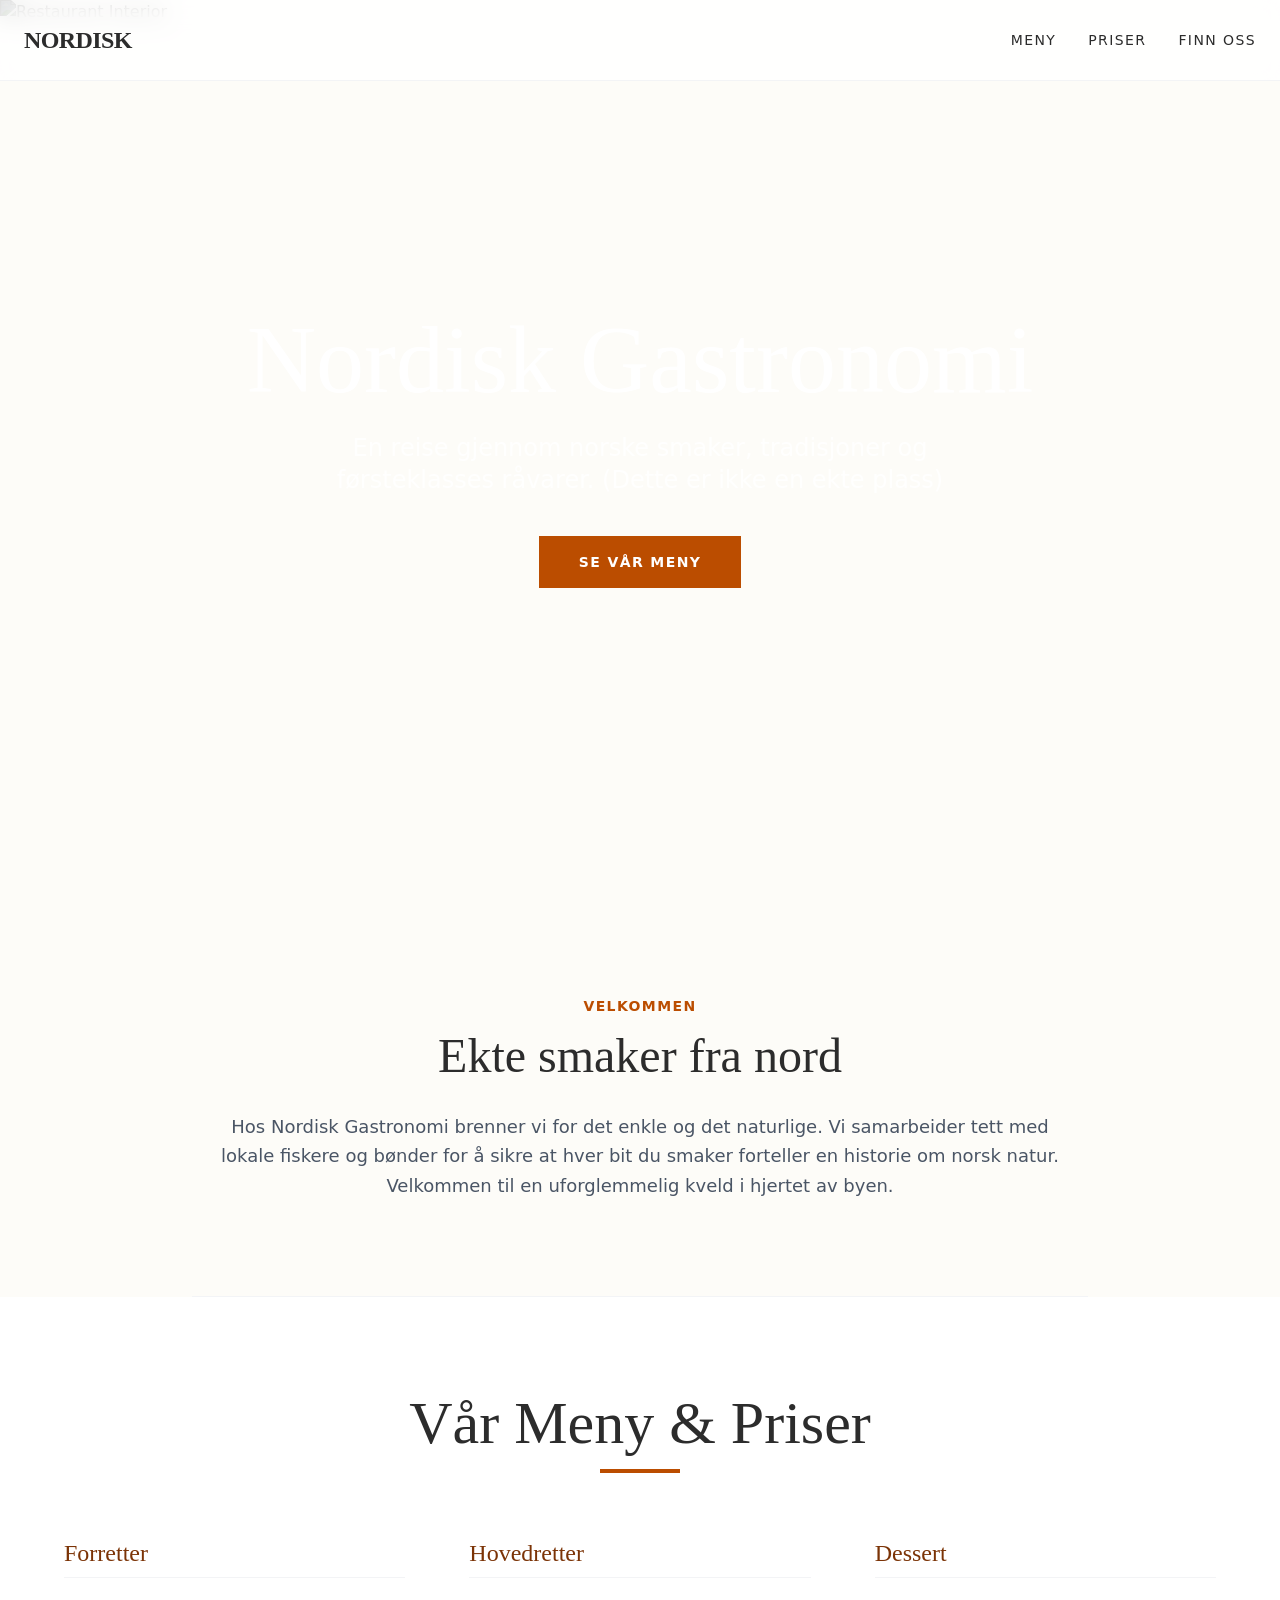
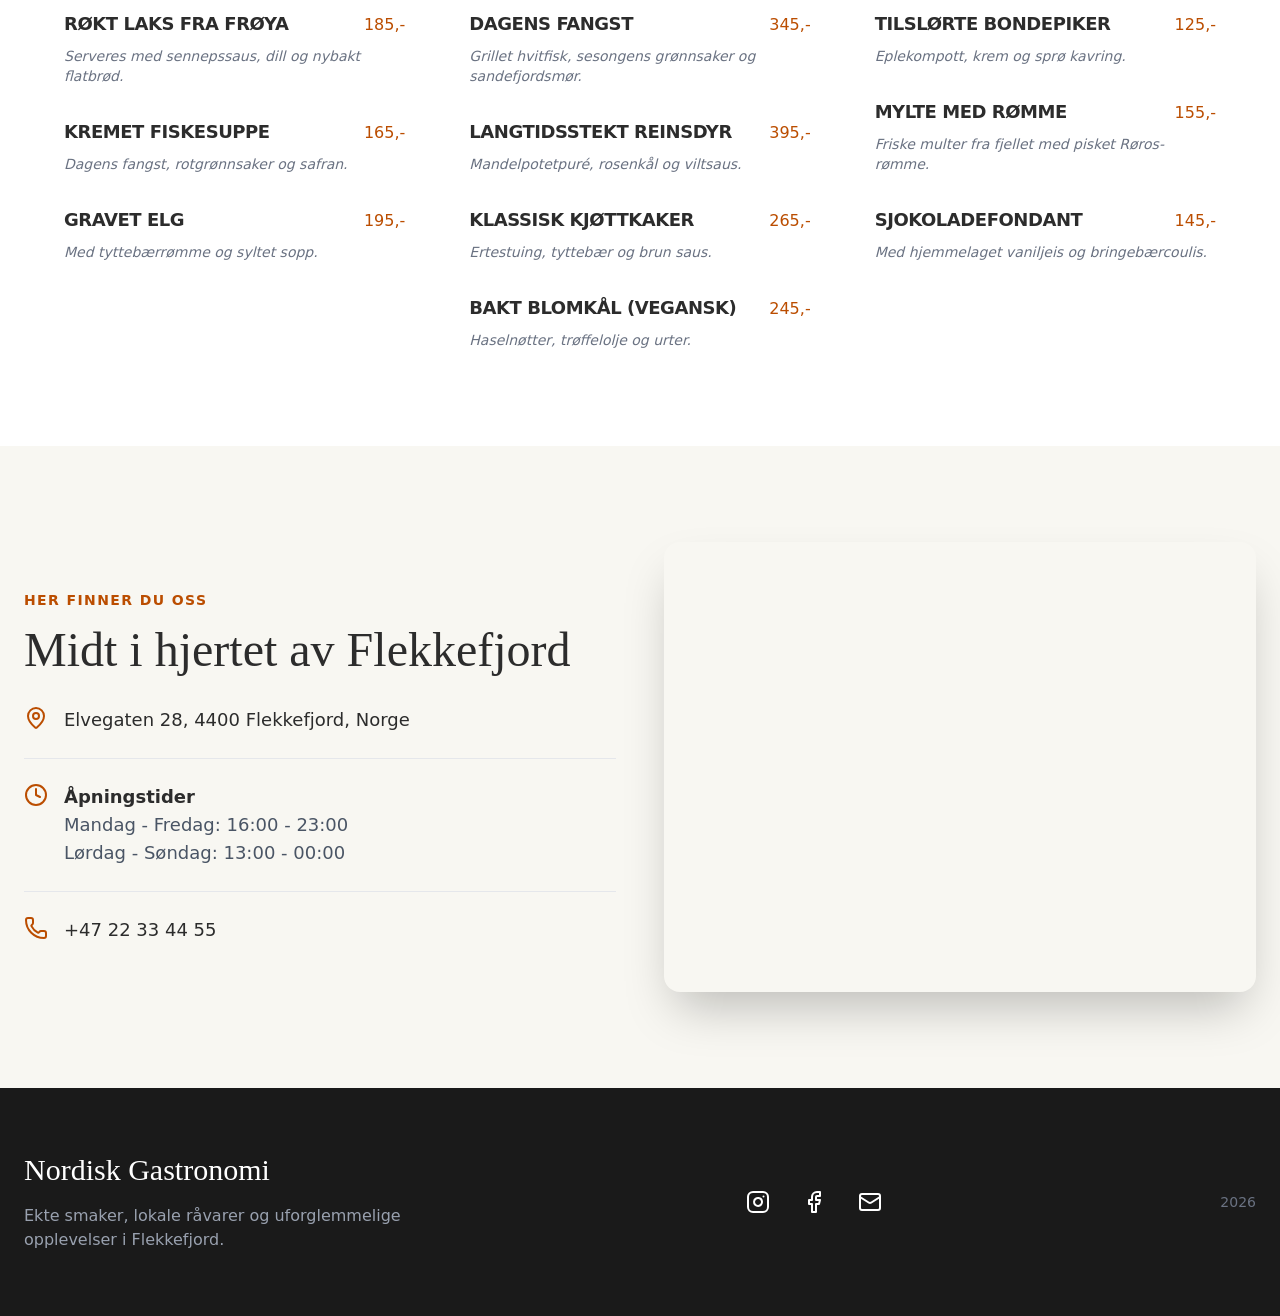
==== commit e834fc26: "Add files via upload" ====
--- a/index.html
+++ b/index.html
@@ -2,7 +2,9 @@
   <meta charset="UTF-8"/>
   <meta name="viewport" content="width=device-width, initial-scale=1.0"/>
   <title>Gastronomi Restaurant i Flekkefjord | Eksklusiv Matopplevelse</title>
+  <link rel="shortcut icon" href="https://ugc.talizen.com/_assets/site/2051014137193959424/1777835846747__rk.png"/>
   <link rel="icon" href="https://ugc.talizen.com/_assets/site/2051014137193959424/1777835846747__rk.png"/>
+  <link rel="apple-touch-icon" href="https://ugc.talizen.com/_assets/site/2051014137193959424/1777835846747__rk.png"/>
   <meta name="description" content="Opplev moderne gastronomi i Flekkefjord med sesongbaserte retter, utsøkte smaker og unik atmosfære. Bestill bord i dag og nyt en kveld du husker i sentrum nå!"/>
   <meta property="og:image" content="https://ugc.talizen.com/_assets/site/2051014137193959424/1777835017942__rk_scene.jpg"/>
 
@@ -17,7 +19,7 @@
 <script>window.TalizenConfig = { baseUrl: window.location.origin + '/api/' };</script>
 </head>
 <body>
-  <div id="root"><link rel="preload" as="image" href="https://images.unsplash.com/photo-1514362545857-3bc16c4c7d1b?auto=format&amp;fit=crop&amp;q=80&amp;w=2000"/><div class="min-h-screen bg-[#FDFCF8] text-[#2C2C2C] font-sans"><nav class="fixed w-full z-50 bg-white/80 backdrop-blur-md border-b border-gray-100"><div class="max-w-7xl mx-auto px-6 h-20 flex items-center justify-between"><div class="text-2xl font-serif font-bold tracking-tight">NORDISK</div><div class="hidden md:flex space-x-8 text-sm font-medium uppercase tracking-widest"><a href="#meny" class="hover:text-amber-700 transition-colors">Meny</a><a href="#priser" class="hover:text-amber-700 transition-colors">Priser</a><a href="#kart" class="hover:text-amber-700 transition-colors">Finn Oss</a></div><div class="md:hidden"><svg xmlns="http://www.w3.org/2000/svg" width="24" height="24" viewBox="0 0 24 24" fill="none" stroke="currentColor" stroke-width="2" stroke-linecap="round" stroke-linejoin="round" class="lucide lucide-utensils w-6 h-6" aria-hidden="true"><path d="M3 2v7c0 1.1.9 2 2 2h4a2 2 0 0 0 2-2V2"></path><path d="M7 2v20"></path><path d="M21 15V2a5 5 0 0 0-5 5v6c0 1.1.9 2 2 2h3Zm0 0v7"></path></svg></div></div></nav><header class="relative h-screen flex items-center justify-center overflow-hidden"><div class="absolute inset-0 z-0"><img src="https://images.unsplash.com/photo-1514362545857-3bc16c4c7d1b?auto=format&amp;fit=crop&amp;q=80&amp;w=2000" alt="Restaurant Interior" class="w-full h-full object-cover brightness-50"/></div><div class="relative z-10 text-center px-4"><h1 class="text-5xl md:text-8xl font-serif text-white mb-6">Nordisk Gastronomi</h1><p class="text-xl md:text-2xl text-white/90 font-light max-w-2xl mx-auto mb-10">En reise gjennom norske smaker, tradisjoner og førsteklasses råvarer.</p><a href="#meny" class="inline-block bg-amber-700 hover:bg-amber-800 text-white px-10 py-4 text-sm font-bold uppercase tracking-widest transition-all">Se Vår Meny</a></div></header><section class="py-24 px-6 max-w-4xl mx-auto text-center border-b border-gray-100"><span class="text-amber-700 text-sm font-bold uppercase tracking-widest mb-4 block">Velkommen</span><h2 class="text-3xl md:text-5xl font-serif mb-8">Ekte smaker fra nord</h2><p class="text-lg text-gray-600 leading-relaxed">Hos Nordisk Gastronomi brenner vi for det enkle og det naturlige. Vi samarbeider tett med lokale fiskere og bønder for å sikre at hver bit du smaker forteller en historie om norsk natur. Velkommen til en uforglemmelig kveld i hjertet av byen.</p></section><section id="meny" class="py-24 px-6 bg-white"><div id="priser" class="max-w-6xl mx-auto"><div class="text-center mb-16"><h2 class="text-4xl md:text-6xl font-serif mb-4">Vår Meny &amp; Priser</h2><div class="w-20 h-1 bg-amber-700 mx-auto"></div></div><div class="grid md:grid-cols-2 lg:grid-cols-3 gap-16"><div><h3 class="text-2xl font-serif mb-8 border-b border-gray-100 pb-2 text-amber-900">Forretter</h3><div class="space-y-8"><div class="group cursor-default"><div class="flex justify-between items-baseline mb-2"><h4 class="text-lg font-bold group-hover:text-amber-700 transition-colors uppercase tracking-tight">Røkt Laks fra Frøya</h4><span class="text-amber-700 font-medium ml-4">185,-</span></div><p class="text-gray-500 text-sm italic">Serveres med sennepssaus, dill og nybakt flatbrød.</p></div><div class="group cursor-default"><div class="flex justify-between items-baseline mb-2"><h4 class="text-lg font-bold group-hover:text-amber-700 transition-colors uppercase tracking-tight">Kremet Fiskesuppe</h4><span class="text-amber-700 font-medium ml-4">165,-</span></div><p class="text-gray-500 text-sm italic">Dagens fangst, rotgrønnsaker og safran.</p></div><div class="group cursor-default"><div class="flex justify-between items-baseline mb-2"><h4 class="text-lg font-bold group-hover:text-amber-700 transition-colors uppercase tracking-tight">Gravet Elg</h4><span class="text-amber-700 font-medium ml-4">195,-</span></div><p class="text-gray-500 text-sm italic">Med tyttebærrømme og syltet sopp.</p></div></div></div><div><h3 class="text-2xl font-serif mb-8 border-b border-gray-100 pb-2 text-amber-900">Hovedretter</h3><div class="space-y-8"><div class="group cursor-default"><div class="flex justify-between items-baseline mb-2"><h4 class="text-lg font-bold group-hover:text-amber-700 transition-colors uppercase tracking-tight">Dagens Fangst</h4><span class="text-amber-700 font-medium ml-4">345,-</span></div><p class="text-gray-500 text-sm italic">Grillet hvitfisk, sesongens grønnsaker og sandefjordsmør.</p></div><div class="group cursor-default"><div class="flex justify-between items-baseline mb-2"><h4 class="text-lg font-bold group-hover:text-amber-700 transition-colors uppercase tracking-tight">Langtidsstekt Reinsdyr</h4><span class="text-amber-700 font-medium ml-4">395,-</span></div><p class="text-gray-500 text-sm italic">Mandelpotetpuré, rosenkål og viltsaus.</p></div><div class="group cursor-default"><div class="flex justify-between items-baseline mb-2"><h4 class="text-lg font-bold group-hover:text-amber-700 transition-colors uppercase tracking-tight">Klassisk Kjøttkaker</h4><span class="text-amber-700 font-medium ml-4">265,-</span></div><p class="text-gray-500 text-sm italic">Ertestuing, tyttebær og brun saus.</p></div><div class="group cursor-default"><div class="flex justify-between items-baseline mb-2"><h4 class="text-lg font-bold group-hover:text-amber-700 transition-colors uppercase tracking-tight">Bakt Blomkål (Vegansk)</h4><span class="text-amber-700 font-medium ml-4">245,-</span></div><p class="text-gray-500 text-sm italic">Haselnøtter, trøffelolje og urter.</p></div></div></div><div><h3 class="text-2xl font-serif mb-8 border-b border-gray-100 pb-2 text-amber-900">Dessert</h3><div class="space-y-8"><div class="group cursor-default"><div class="flex justify-between items-baseline mb-2"><h4 class="text-lg font-bold group-hover:text-amber-700 transition-colors uppercase tracking-tight">Tilslørte Bondepiker</h4><span class="text-amber-700 font-medium ml-4">125,-</span></div><p class="text-gray-500 text-sm italic">Eplekompott, krem og sprø kavring.</p></div><div class="group cursor-default"><div class="flex justify-between items-baseline mb-2"><h4 class="text-lg font-bold group-hover:text-amber-700 transition-colors uppercase tracking-tight">Mylte med Rømme</h4><span class="text-amber-700 font-medium ml-4">155,-</span></div><p class="text-gray-500 text-sm italic">Friske multer fra fjellet med pisket Røros-rømme.</p></div><div class="group cursor-default"><div class="flex justify-between items-baseline mb-2"><h4 class="text-lg font-bold group-hover:text-amber-700 transition-colors uppercase tracking-tight">Sjokoladefondant</h4><span class="text-amber-700 font-medium ml-4">145,-</span></div><p class="text-gray-500 text-sm italic">Med hjemmelaget vaniljeis og bringebærcoulis.</p></div></div></div></div></div></section><section id="kart" class="bg-[#F8F7F2] py-24 px-6"><div class="max-w-7xl mx-auto grid lg:grid-cols-2 gap-12 items-center"><div><span class="text-amber-700 text-sm font-bold uppercase tracking-widest mb-4 block">Her finner du oss</span><h2 class="text-4xl md:text-5xl font-serif mb-8">Midt i hjertet av Flekkefjord</h2><div class="space-y-6 text-lg"><div class="flex items-start gap-4"><svg xmlns="http://www.w3.org/2000/svg" width="24" height="24" viewBox="0 0 24 24" fill="none" stroke="currentColor" stroke-width="2" stroke-linecap="round" stroke-linejoin="round" class="lucide lucide-map-pin w-6 h-6 text-amber-700 shrink-0" aria-hidden="true"><path d="M20 10c0 4.993-5.539 10.193-7.399 11.799a1 1 0 0 1-1.202 0C9.539 20.193 4 14.993 4 10a8 8 0 0 1 16 0"></path><circle cx="12" cy="10" r="3"></circle></svg><p>Elvegaten 28, 4400 Flekkefjord, Norge</p><p></p></div><div class="flex items-start gap-4 border-t border-gray-200 pt-6"><svg xmlns="http://www.w3.org/2000/svg" width="24" height="24" viewBox="0 0 24 24" fill="none" stroke="currentColor" stroke-width="2" stroke-linecap="round" stroke-linejoin="round" class="lucide lucide-clock w-6 h-6 text-amber-700 shrink-0" aria-hidden="true"><circle cx="12" cy="12" r="10"></circle><path d="M12 6v6l4 2"></path></svg><div><p class="font-bold">Åpningstider</p><p class="text-gray-600">Mandag - Fredag: 16:00 - 23:00</p><p class="text-gray-600">Lørdag - Søndag: 13:00 - 00:00</p></div></div><div class="flex items-start gap-4 border-t border-gray-200 pt-6"><svg xmlns="http://www.w3.org/2000/svg" width="24" height="24" viewBox="0 0 24 24" fill="none" stroke="currentColor" stroke-width="2" stroke-linecap="round" stroke-linejoin="round" class="lucide lucide-phone w-6 h-6 text-amber-700 shrink-0" aria-hidden="true"><path d="M13.832 16.568a1 1 0 0 0 1.213-.303l.355-.465A2 2 0 0 1 17 15h3a2 2 0 0 1 2 2v3a2 2 0 0 1-2 2A18 18 0 0 1 2 4a2 2 0 0 1 2-2h3a2 2 0 0 1 2 2v3a2 2 0 0 1-.8 1.6l-.468.351a1 1 0 0 0-.292 1.233 14 14 0 0 0 6.392 6.384"></path></svg><p>+47 22 33 44 55</p></div></div></div><div class="h-[450px] rounded-2xl overflow-hidden shadow-2xl transition-all duration-700"><iframe src="https://www.google.com/maps/embed?pb=!1m18!1m12!1m3!1d2110.126442602787!2d6.660144977239247!3d58.29729897127117!2m3!1f0!2f0!3f0!3m2!1i1024!2i768!4f13.1!3m3!1m2!1s0x463939634e55e37b%3A0x5352c89280f9ea1!2sElvegaten%2028%2C%204400%20Flekkefjord!5e0!3m2!1sno!2sno!4v1714630000000!5m2!1sno!2sno" width="100%" height="100%" style="border:0" allowfullscreen="" loading="lazy" referrerpolicy="no-referrer-when-downgrade"></iframe></div></div></section><footer id="kontakt" class="bg-[#1A1A1A] text-white py-16 px-6"><div class="max-w-7xl mx-auto flex flex-col md:flex-row justify-between items-center gap-12"><div><h2 class="text-3xl font-serif mb-4">Nordisk Gastronomi</h2><p class="text-gray-400 max-w-sm">Ekte smaker, lokale råvarer og uforglemmelige opplevelser i Flekkefjord.</p></div><div class="flex gap-8"><a href="#" class="hover:text-amber-500 transition-colors"><svg xmlns="http://www.w3.org/2000/svg" width="24" height="24" viewBox="0 0 24 24" fill="none" stroke="currentColor" stroke-width="2" stroke-linecap="round" stroke-linejoin="round" class="lucide lucide-instagram w-6 h-6" aria-hidden="true"><rect width="20" height="20" x="2" y="2" rx="5" ry="5"></rect><path d="M16 11.37A4 4 0 1 1 12.63 8 4 4 0 0 1 16 11.37z"></path><line x1="17.5" x2="17.51" y1="6.5" y2="6.5"></line></svg></a><a href="#" class="hover:text-amber-500 transition-colors"><svg xmlns="http://www.w3.org/2000/svg" width="24" height="24" viewBox="0 0 24 24" fill="none" stroke="currentColor" stroke-width="2" stroke-linecap="round" stroke-linejoin="round" class="lucide lucide-facebook w-6 h-6" aria-hidden="true"><path d="M18 2h-3a5 5 0 0 0-5 5v3H7v4h3v8h4v-8h3l1-4h-4V7a1 1 0 0 1 1-1h3z"></path></svg></a><a href="mailto:hei@nordiskgastronomi.no" class="hover:text-amber-500 transition-colors"><svg xmlns="http://www.w3.org/2000/svg" width="24" height="24" viewBox="0 0 24 24" fill="none" stroke="currentColor" stroke-width="2" stroke-linecap="round" stroke-linejoin="round" class="lucide lucide-mail w-6 h-6" aria-hidden="true"><path d="m22 7-8.991 5.727a2 2 0 0 1-2.009 0L2 7"></path><rect x="2" y="4" width="20" height="16" rx="2"></rect></svg></a></div><div class="text-sm text-gray-500">2026</div></div></footer></div></div>
+  <div id="root"><link rel="preload" as="image" href="https://images.unsplash.com/photo-1514362545857-3bc16c4c7d1b?auto=format&amp;fit=crop&amp;q=80&amp;w=2000"/><div class="min-h-screen bg-[#FDFCF8] text-[#2C2C2C] font-sans"><nav class="fixed w-full z-50 bg-white/80 backdrop-blur-md border-b border-gray-100"><div class="max-w-7xl mx-auto px-6 h-20 flex items-center justify-between"><div class="text-2xl font-serif font-bold tracking-tight">NORDISK</div><div class="hidden md:flex space-x-8 text-sm font-medium uppercase tracking-widest"><a href="#meny" class="hover:text-amber-700 transition-colors">Meny</a><a href="#priser" class="hover:text-amber-700 transition-colors">Priser</a><a href="#kart" class="hover:text-amber-700 transition-colors">Finn Oss</a></div><div class="md:hidden"><svg xmlns="http://www.w3.org/2000/svg" width="24" height="24" viewBox="0 0 24 24" fill="none" stroke="currentColor" stroke-width="2" stroke-linecap="round" stroke-linejoin="round" class="lucide lucide-utensils w-6 h-6" aria-hidden="true"><path d="M3 2v7c0 1.1.9 2 2 2h4a2 2 0 0 0 2-2V2"></path><path d="M7 2v20"></path><path d="M21 15V2a5 5 0 0 0-5 5v6c0 1.1.9 2 2 2h3Zm0 0v7"></path></svg></div></div></nav><header class="relative h-screen flex items-center justify-center overflow-hidden"><div class="absolute inset-0 z-0"><img src="https://images.unsplash.com/photo-1514362545857-3bc16c4c7d1b?auto=format&amp;fit=crop&amp;q=80&amp;w=2000" alt="Restaurant Interior" class="w-full h-full object-cover brightness-50"/></div><div class="relative z-10 text-center px-4"><h1 class="text-5xl md:text-8xl font-serif text-white mb-6">Nordisk Gastronomi</h1><p class="text-xl md:text-2xl text-white/90 font-light max-w-2xl mx-auto mb-10">En reise gjennom norske smaker, tradisjoner og førsteklasses råvarer. (Dette er ikke en ekte plass)</p><a href="#meny" class="inline-block bg-amber-700 hover:bg-amber-800 text-white px-10 py-4 text-sm font-bold uppercase tracking-widest transition-all">Se Vår Meny</a></div></header><section class="py-24 px-6 max-w-4xl mx-auto text-center border-b border-gray-100"><span class="text-amber-700 text-sm font-bold uppercase tracking-widest mb-4 block">Velkommen</span><h2 class="text-3xl md:text-5xl font-serif mb-8">Ekte smaker fra nord</h2><p class="text-lg text-gray-600 leading-relaxed">Hos Nordisk Gastronomi brenner vi for det enkle og det naturlige. Vi samarbeider tett med lokale fiskere og bønder for å sikre at hver bit du smaker forteller en historie om norsk natur. Velkommen til en uforglemmelig kveld i hjertet av byen.</p></section><section id="meny" class="py-24 px-6 bg-white"><div id="priser" class="max-w-6xl mx-auto"><div class="text-center mb-16"><h2 class="text-4xl md:text-6xl font-serif mb-4">Vår Meny &amp; Priser</h2><div class="w-20 h-1 bg-amber-700 mx-auto"></div></div><div class="grid md:grid-cols-2 lg:grid-cols-3 gap-16"><div><h3 class="text-2xl font-serif mb-8 border-b border-gray-100 pb-2 text-amber-900">Forretter</h3><div class="space-y-8"><div class="group cursor-default"><div class="flex justify-between items-baseline mb-2"><h4 class="text-lg font-bold group-hover:text-amber-700 transition-colors uppercase tracking-tight">Røkt Laks fra Frøya</h4><span class="text-amber-700 font-medium ml-4">185,-</span></div><p class="text-gray-500 text-sm italic">Serveres med sennepssaus, dill og nybakt flatbrød.</p></div><div class="group cursor-default"><div class="flex justify-between items-baseline mb-2"><h4 class="text-lg font-bold group-hover:text-amber-700 transition-colors uppercase tracking-tight">Kremet Fiskesuppe</h4><span class="text-amber-700 font-medium ml-4">165,-</span></div><p class="text-gray-500 text-sm italic">Dagens fangst, rotgrønnsaker og safran.</p></div><div class="group cursor-default"><div class="flex justify-between items-baseline mb-2"><h4 class="text-lg font-bold group-hover:text-amber-700 transition-colors uppercase tracking-tight">Gravet Elg</h4><span class="text-amber-700 font-medium ml-4">195,-</span></div><p class="text-gray-500 text-sm italic">Med tyttebærrømme og syltet sopp.</p></div></div></div><div><h3 class="text-2xl font-serif mb-8 border-b border-gray-100 pb-2 text-amber-900">Hovedretter</h3><div class="space-y-8"><div class="group cursor-default"><div class="flex justify-between items-baseline mb-2"><h4 class="text-lg font-bold group-hover:text-amber-700 transition-colors uppercase tracking-tight">Dagens Fangst</h4><span class="text-amber-700 font-medium ml-4">345,-</span></div><p class="text-gray-500 text-sm italic">Grillet hvitfisk, sesongens grønnsaker og sandefjordsmør.</p></div><div class="group cursor-default"><div class="flex justify-between items-baseline mb-2"><h4 class="text-lg font-bold group-hover:text-amber-700 transition-colors uppercase tracking-tight">Langtidsstekt Reinsdyr</h4><span class="text-amber-700 font-medium ml-4">395,-</span></div><p class="text-gray-500 text-sm italic">Mandelpotetpuré, rosenkål og viltsaus.</p></div><div class="group cursor-default"><div class="flex justify-between items-baseline mb-2"><h4 class="text-lg font-bold group-hover:text-amber-700 transition-colors uppercase tracking-tight">Klassisk Kjøttkaker</h4><span class="text-amber-700 font-medium ml-4">265,-</span></div><p class="text-gray-500 text-sm italic">Ertestuing, tyttebær og brun saus.</p></div><div class="group cursor-default"><div class="flex justify-between items-baseline mb-2"><h4 class="text-lg font-bold group-hover:text-amber-700 transition-colors uppercase tracking-tight">Bakt Blomkål (Vegansk)</h4><span class="text-amber-700 font-medium ml-4">245,-</span></div><p class="text-gray-500 text-sm italic">Haselnøtter, trøffelolje og urter.</p></div></div></div><div><h3 class="text-2xl font-serif mb-8 border-b border-gray-100 pb-2 text-amber-900">Dessert</h3><div class="space-y-8"><div class="group cursor-default"><div class="flex justify-between items-baseline mb-2"><h4 class="text-lg font-bold group-hover:text-amber-700 transition-colors uppercase tracking-tight">Tilslørte Bondepiker</h4><span class="text-amber-700 font-medium ml-4">125,-</span></div><p class="text-gray-500 text-sm italic">Eplekompott, krem og sprø kavring.</p></div><div class="group cursor-default"><div class="flex justify-between items-baseline mb-2"><h4 class="text-lg font-bold group-hover:text-amber-700 transition-colors uppercase tracking-tight">Mylte med Rømme</h4><span class="text-amber-700 font-medium ml-4">155,-</span></div><p class="text-gray-500 text-sm italic">Friske multer fra fjellet med pisket Røros-rømme.</p></div><div class="group cursor-default"><div class="flex justify-between items-baseline mb-2"><h4 class="text-lg font-bold group-hover:text-amber-700 transition-colors uppercase tracking-tight">Sjokoladefondant</h4><span class="text-amber-700 font-medium ml-4">145,-</span></div><p class="text-gray-500 text-sm italic">Med hjemmelaget vaniljeis og bringebærcoulis.</p></div></div></div></div></div></section><section id="kart" class="bg-[#F8F7F2] py-24 px-6"><div class="max-w-7xl mx-auto grid lg:grid-cols-2 gap-12 items-center"><div><span class="text-amber-700 text-sm font-bold uppercase tracking-widest mb-4 block">Her finner du oss</span><h2 class="text-4xl md:text-5xl font-serif mb-8">Midt i hjertet av Flekkefjord</h2><div class="space-y-6 text-lg"><div class="flex items-start gap-4"><svg xmlns="http://www.w3.org/2000/svg" width="24" height="24" viewBox="0 0 24 24" fill="none" stroke="currentColor" stroke-width="2" stroke-linecap="round" stroke-linejoin="round" class="lucide lucide-map-pin w-6 h-6 text-amber-700 shrink-0" aria-hidden="true"><path d="M20 10c0 4.993-5.539 10.193-7.399 11.799a1 1 0 0 1-1.202 0C9.539 20.193 4 14.993 4 10a8 8 0 0 1 16 0"></path><circle cx="12" cy="10" r="3"></circle></svg><p>Elvegaten 28, 4400 Flekkefjord, Norge</p><p></p></div><div class="flex items-start gap-4 border-t border-gray-200 pt-6"><svg xmlns="http://www.w3.org/2000/svg" width="24" height="24" viewBox="0 0 24 24" fill="none" stroke="currentColor" stroke-width="2" stroke-linecap="round" stroke-linejoin="round" class="lucide lucide-clock w-6 h-6 text-amber-700 shrink-0" aria-hidden="true"><circle cx="12" cy="12" r="10"></circle><path d="M12 6v6l4 2"></path></svg><div><p class="font-bold">Åpningstider</p><p class="text-gray-600">Mandag - Fredag: 16:00 - 23:00</p><p class="text-gray-600">Lørdag - Søndag: 13:00 - 00:00</p></div></div><div class="flex items-start gap-4 border-t border-gray-200 pt-6"><svg xmlns="http://www.w3.org/2000/svg" width="24" height="24" viewBox="0 0 24 24" fill="none" stroke="currentColor" stroke-width="2" stroke-linecap="round" stroke-linejoin="round" class="lucide lucide-phone w-6 h-6 text-amber-700 shrink-0" aria-hidden="true"><path d="M13.832 16.568a1 1 0 0 0 1.213-.303l.355-.465A2 2 0 0 1 17 15h3a2 2 0 0 1 2 2v3a2 2 0 0 1-2 2A18 18 0 0 1 2 4a2 2 0 0 1 2-2h3a2 2 0 0 1 2 2v3a2 2 0 0 1-.8 1.6l-.468.351a1 1 0 0 0-.292 1.233 14 14 0 0 0 6.392 6.384"></path></svg><p>+47 22 33 44 55</p></div></div></div><div class="h-[450px] rounded-2xl overflow-hidden shadow-2xl transition-all duration-700"><iframe src="https://www.google.com/maps/embed?pb=!1m18!1m12!1m3!1d2110.126442602787!2d6.660144977239247!3d58.29729897127117!2m3!1f0!2f0!3f0!3m2!1i1024!2i768!4f13.1!3m3!1m2!1s0x463939634e55e37b%3A0x5352c89280f9ea1!2sElvegaten%2028%2C%204400%20Flekkefjord!5e0!3m2!1sno!2sno!4v1714630000000!5m2!1sno!2sno" width="100%" height="100%" style="border:0" allowfullscreen="" loading="lazy" referrerpolicy="no-referrer-when-downgrade"></iframe></div></div></section><footer id="kontakt" class="bg-[#1A1A1A] text-white py-16 px-6"><div class="max-w-7xl mx-auto flex flex-col md:flex-row justify-between items-center gap-12"><div><h2 class="text-3xl font-serif mb-4">Nordisk Gastronomi</h2><p class="text-gray-400 max-w-sm">Ekte smaker, lokale råvarer og uforglemmelige opplevelser i Flekkefjord.</p></div><div class="flex gap-8"><a href="#" class="hover:text-amber-500 transition-colors"><svg xmlns="http://www.w3.org/2000/svg" width="24" height="24" viewBox="0 0 24 24" fill="none" stroke="currentColor" stroke-width="2" stroke-linecap="round" stroke-linejoin="round" class="lucide lucide-instagram w-6 h-6" aria-hidden="true"><rect width="20" height="20" x="2" y="2" rx="5" ry="5"></rect><path d="M16 11.37A4 4 0 1 1 12.63 8 4 4 0 0 1 16 11.37z"></path><line x1="17.5" x2="17.51" y1="6.5" y2="6.5"></line></svg></a><a href="#" class="hover:text-amber-500 transition-colors"><svg xmlns="http://www.w3.org/2000/svg" width="24" height="24" viewBox="0 0 24 24" fill="none" stroke="currentColor" stroke-width="2" stroke-linecap="round" stroke-linejoin="round" class="lucide lucide-facebook w-6 h-6" aria-hidden="true"><path d="M18 2h-3a5 5 0 0 0-5 5v3H7v4h3v8h4v-8h3l1-4h-4V7a1 1 0 0 1 1-1h3z"></path></svg></a><a href="mailto:hei@nordiskgastronomi.no" class="hover:text-amber-500 transition-colors"><svg xmlns="http://www.w3.org/2000/svg" width="24" height="24" viewBox="0 0 24 24" fill="none" stroke="currentColor" stroke-width="2" stroke-linecap="round" stroke-linejoin="round" class="lucide lucide-mail w-6 h-6" aria-hidden="true"><path d="m22 7-8.991 5.727a2 2 0 0 1-2.009 0L2 7"></path><rect x="2" y="4" width="20" height="16" rx="2"></rect></svg></a></div><div class="text-sm text-gray-500">2026</div></div></footer></div></div>
   <style>
     #__talizen_widget {
       position: fixed;
@@ -464,6 +466,6 @@
   </script>
   <script>window.__DATA__ = {"mode":"hydrate","projectId":"pu13c9xu49xu","props":null,"siteId":"pu13c9x94n0i"};</script>
 <script type="importmap">{"imports":{"@gsap/react":"https://esm.creght.com/@gsap/react@2.1.2\u0026external=react","@radix-ui/react-slot":"https://esm.creght.com/@radix-ui/react-slot@1.2.4","@react-three/drei":"https://esm.creght.com/@react-three/drei@10.7.4\u0026external=react,react-dom,three,@react-three","@react-three/fiber":"https://esm.creght.com/@react-three/fiber@9.3.0\u0026external=react,react-dom,three","class-variance-authority":"https://esm.creght.com/class-variance-authority@0.7.1","clsx":"https://esm.creght.com/clsx@2.1.1","framer-motion":"https://esm.creght.com/framer-motion@12.38.0\u0026external=react","gsap":"https://esm.creght.com/gsap@3.13.0","gsap/":"https://esm.creght.com/gsap@3.13.0/","lenis":"https://esm.creght.com/lenis@1.3.13","lucide-react":"https://esm.creght.com/lucide-react@0.577.0\u0026external=react","matter-js":"https://esm.creght.com/matter-js@0.20.0","motion":"https://esm.creght.com/motion@12.38.0","ogl":"https://esm.creght.com/ogl@1.0.11","radix-ui":"https://esm.sh/radix-ui@1.4.3","radix-ui/":"https://esm.sh/radix-ui@1.4.3/","react":"https://esm.creght.com/react@19.2.4","react-dom":"https://esm.creght.com/react-dom@19.2.4","react-dom/":"https://esm.creght.com/react-dom@19.2.4/","react-icons":"https://esm.creght.com/react-icons@5.5.0\u0026external=react","react-icons/":"https://esm.creght.com/react-icons@5.5.0\u0026external=react/","react/":"https://esm.creght.com/react@19.2.4/","tailwind-merge":"https://esm.creght.com/tailwind-merge@3.5.0","talizen":"https://esm.creght.com/talizen@0.1.4","talizen/":"https://esm.creght.com/talizen@0.1.4/","three":"https://esm.creght.com/three@0.167.1","three/":"https://esm.creght.com/three@0.167.1/"}}</script>
-<script type="module" src="./assets/client/index_d3b0a71ed0f7.js"></script>
+<script type="module" src="./assets/client/index_0dc6b18a08ab.js"></script>
 
 </body></html>
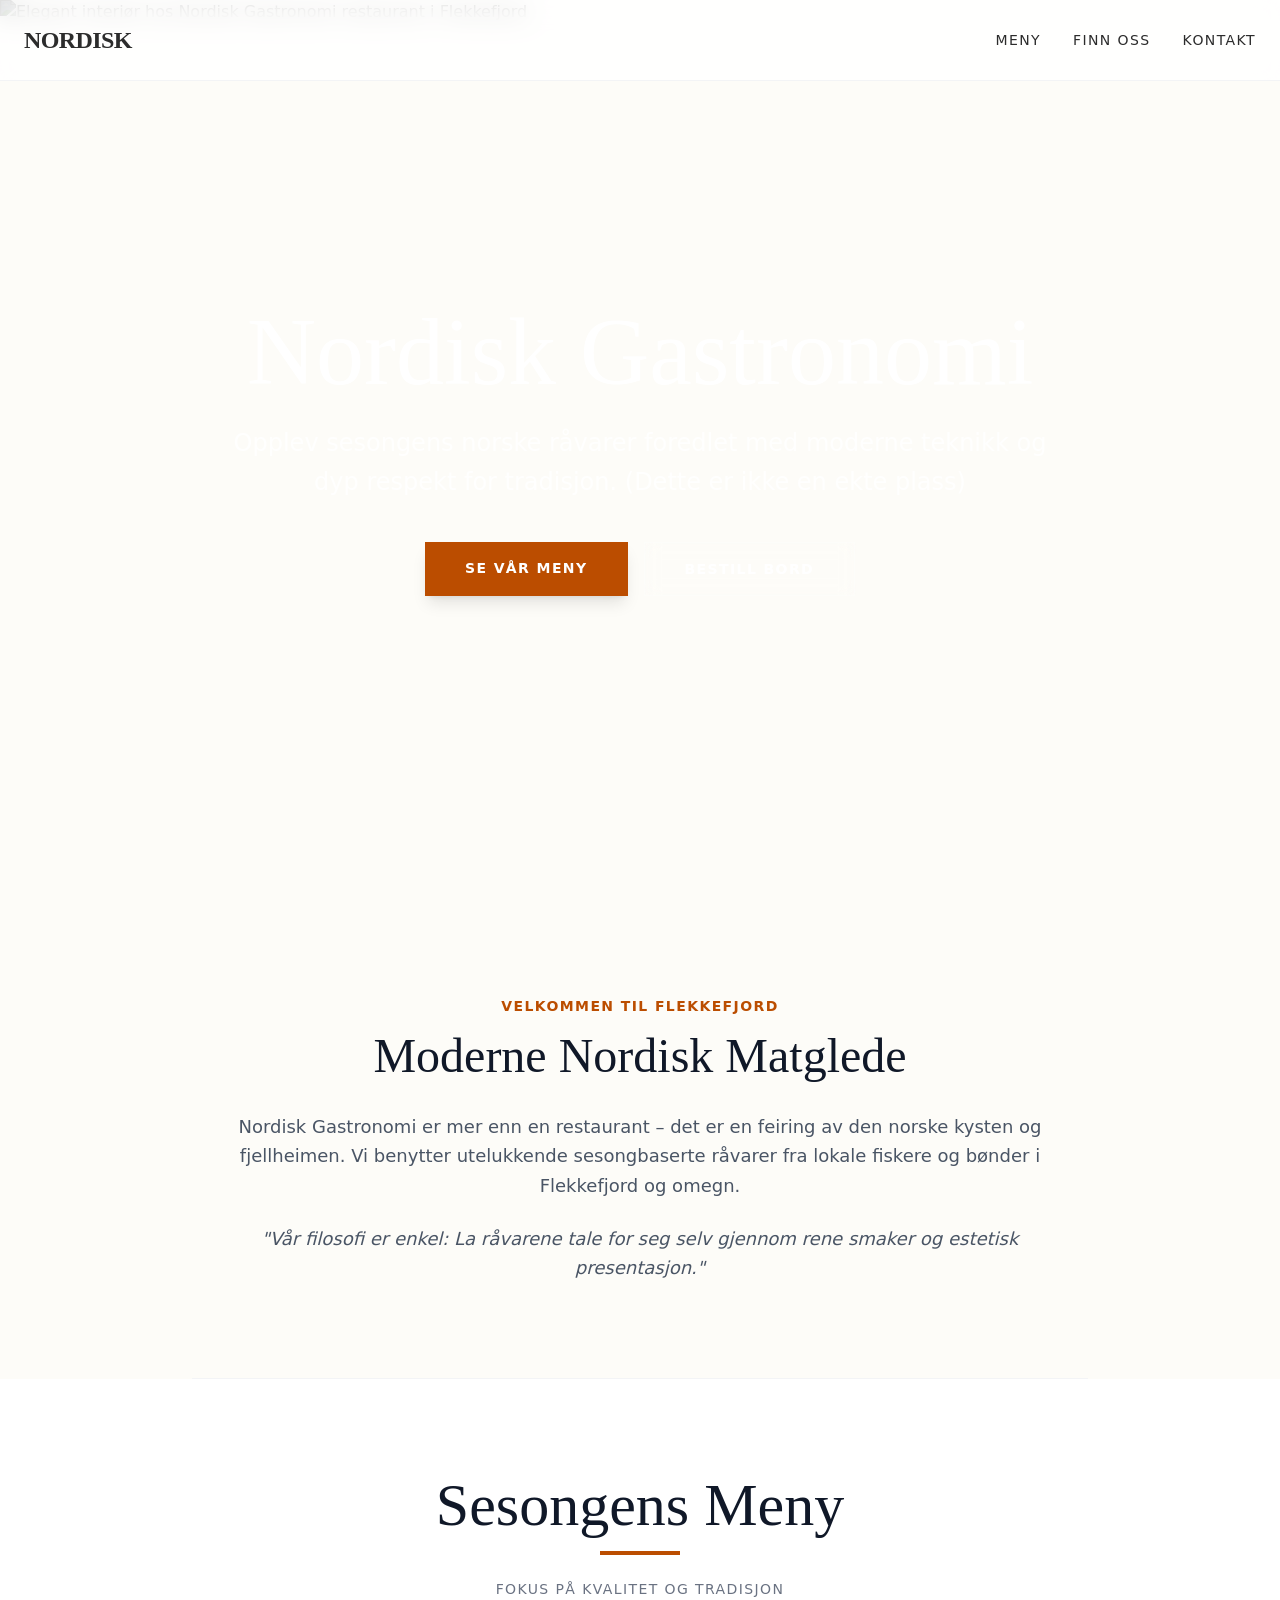
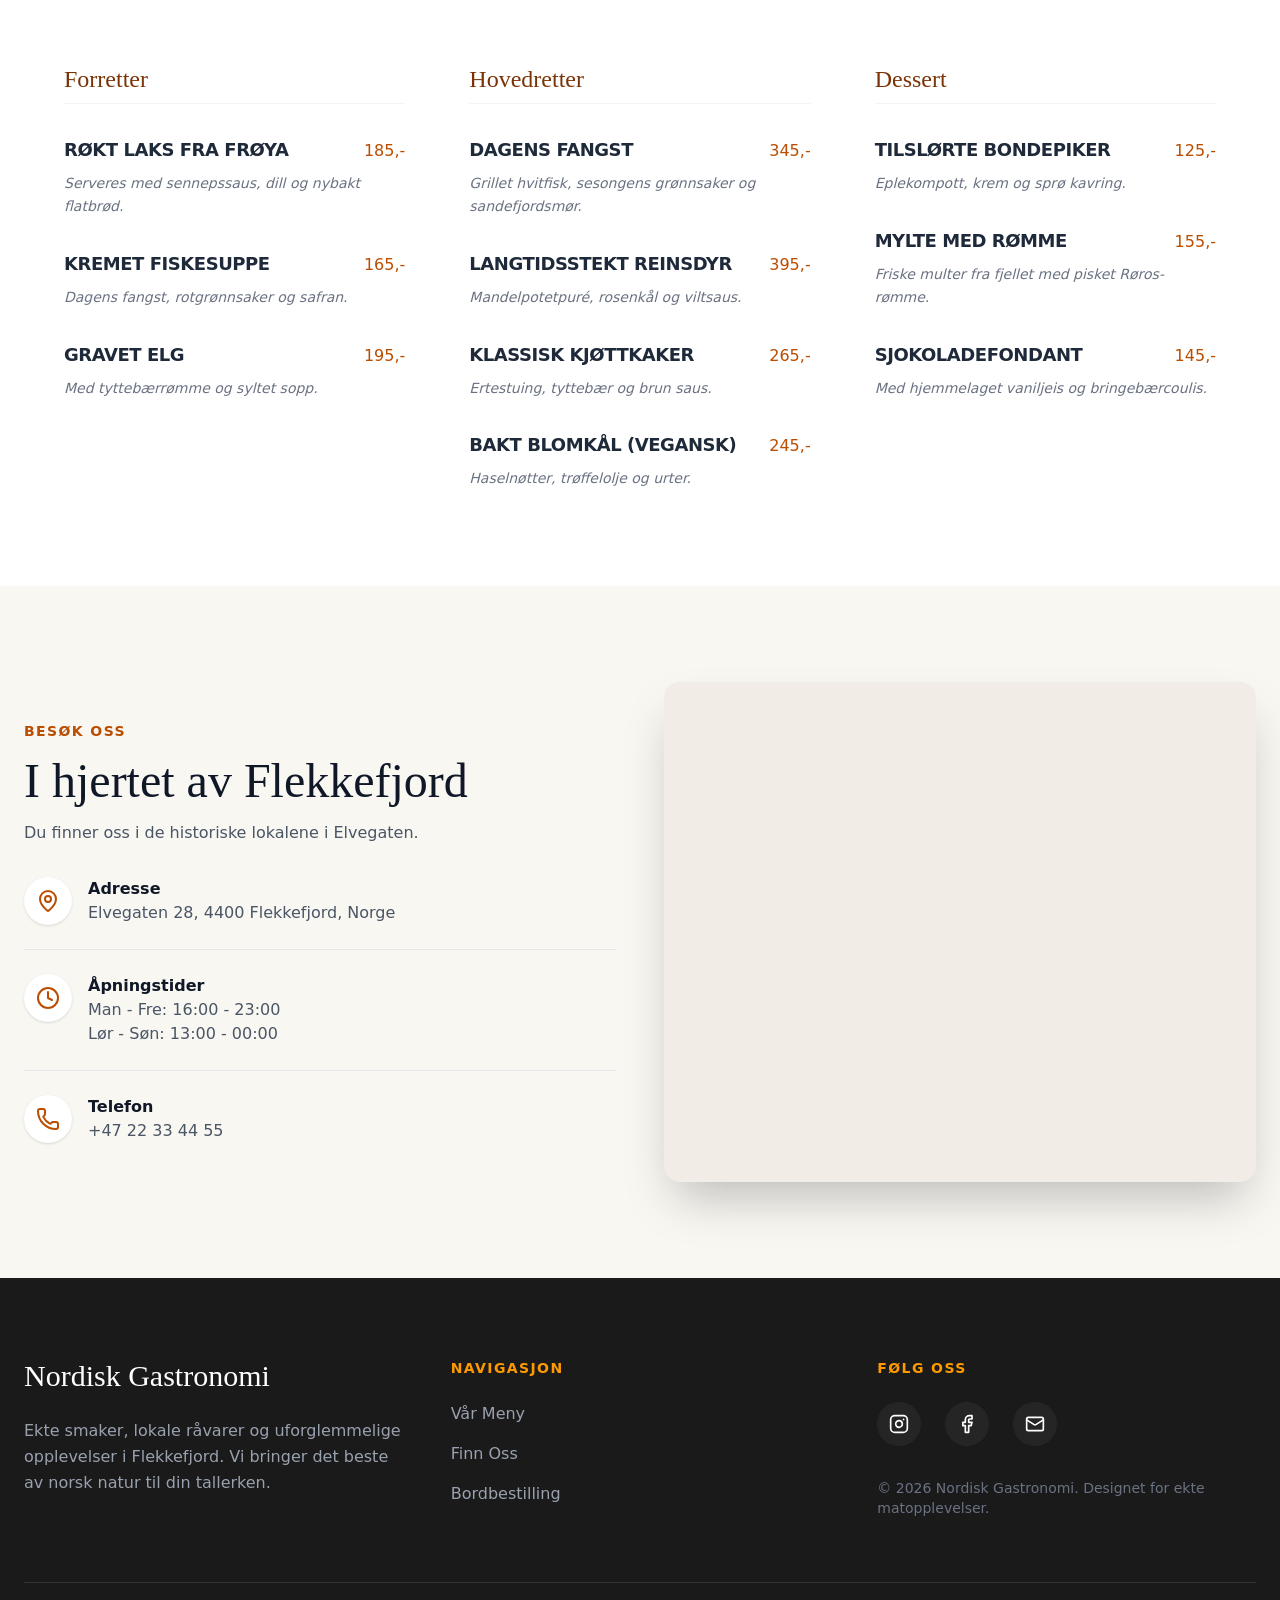
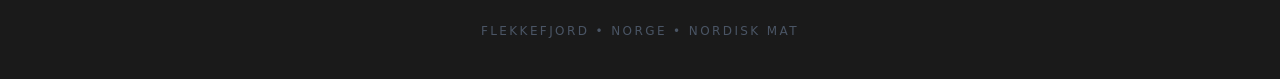
==== commit 9d9ea5b3: "Add files via upload" ====
--- a/index.html
+++ b/index.html
@@ -1,15 +1,29 @@
 <!DOCTYPE html><html lang="en-US"><head>
   <meta charset="UTF-8"/>
   <meta name="viewport" content="width=device-width, initial-scale=1.0"/>
-  <title>Gastronomi Restaurant i Flekkefjord | Eksklusiv Matopplevelse</title>
+  <title>Hjem | Autentisk Norsk Mat i Flekkefjord | Nordisk Gastronomi</title>
   <link rel="shortcut icon" href="https://ugc.talizen.com/_assets/site/2051014137193959424/1777835846747__rk.png"/>
   <link rel="icon" href="https://ugc.talizen.com/_assets/site/2051014137193959424/1777835846747__rk.png"/>
   <link rel="apple-touch-icon" href="https://ugc.talizen.com/_assets/site/2051014137193959424/1777835846747__rk.png"/>
-  <meta name="description" content="Opplev moderne gastronomi i Flekkefjord med sesongbaserte retter, utsøkte smaker og unik atmosfære. Bestill bord i dag og nyt en kveld du husker i sentrum nå!"/>
+  <meta name="description" content="Opplev moderne nordisk gastronomi i Flekkefjord. Vi serverer sesongbaserte retter med fokus på norske tradisjoner og lokale råvarer. Velkommen til en uforglemmelig kveld!"/>
+  <meta name="application-name" content="Nordisk Gastronomi"/>
+  <meta name="author" content="Nordisk Gastronomi"/>
+  <meta name="keywords" content="Restaurant Flekkefjord,Nordisk mat,Norsk gastronomi,Spisesteder Flekkefjord,Lokal mat,Sesongbasert meny"/>
+  <meta name="creator" content="Nordisk Gastronomi"/>
+  <meta name="publisher" content="Nordisk Gastronomi"/>
+  <meta property="og:title" content="Nordisk Gastronomi | Autentisk Norsk Mat i Flekkefjord"/>
+  <meta property="og:description" content="Opplev moderne gastronomi i Flekkefjord med sesongbaserte retter og unik atmosfære."/>
+  <meta property="og:url" content="https://maxsive123-tech.github.io/Nordisk-Gastronomi"/>
+  <meta property="og:site_name" content="Nordisk Gastronomi"/>
+  <meta property="og:locale" content="nb_NO"/>
   <meta property="og:image" content="https://ugc.talizen.com/_assets/site/2051014137193959424/1777835017942__rk_scene.jpg"/>
-
-
-  <link rel="stylesheet" href="./assets/client/tailwind_baa90aae5c5c.css" id="__talizen_tailwind__"/>
+  <meta property="og:image:width" content="1200"/>
+  <meta property="og:image:height" content="630"/>
+  <meta property="og:image:alt" content="Nordisk Gastronomi - Moderne nordisk restaurant i Flekkefjord"/>
+  <meta property="og:type" content="website"/>
+
+
+  <link rel="stylesheet" href="./assets/client/tailwind_4b8646991863.css" id="__talizen_tailwind__"/>
   <style>
     [data-talizen-islands] {
       display: contents;
@@ -19,7 +33,7 @@
 <script>window.TalizenConfig = { baseUrl: window.location.origin + '/api/' };</script>
 </head>
 <body>
-  <div id="root"><link rel="preload" as="image" href="https://images.unsplash.com/photo-1514362545857-3bc16c4c7d1b?auto=format&amp;fit=crop&amp;q=80&amp;w=2000"/><div class="min-h-screen bg-[#FDFCF8] text-[#2C2C2C] font-sans"><nav class="fixed w-full z-50 bg-white/80 backdrop-blur-md border-b border-gray-100"><div class="max-w-7xl mx-auto px-6 h-20 flex items-center justify-between"><div class="text-2xl font-serif font-bold tracking-tight">NORDISK</div><div class="hidden md:flex space-x-8 text-sm font-medium uppercase tracking-widest"><a href="#meny" class="hover:text-amber-700 transition-colors">Meny</a><a href="#priser" class="hover:text-amber-700 transition-colors">Priser</a><a href="#kart" class="hover:text-amber-700 transition-colors">Finn Oss</a></div><div class="md:hidden"><svg xmlns="http://www.w3.org/2000/svg" width="24" height="24" viewBox="0 0 24 24" fill="none" stroke="currentColor" stroke-width="2" stroke-linecap="round" stroke-linejoin="round" class="lucide lucide-utensils w-6 h-6" aria-hidden="true"><path d="M3 2v7c0 1.1.9 2 2 2h4a2 2 0 0 0 2-2V2"></path><path d="M7 2v20"></path><path d="M21 15V2a5 5 0 0 0-5 5v6c0 1.1.9 2 2 2h3Zm0 0v7"></path></svg></div></div></nav><header class="relative h-screen flex items-center justify-center overflow-hidden"><div class="absolute inset-0 z-0"><img src="https://images.unsplash.com/photo-1514362545857-3bc16c4c7d1b?auto=format&amp;fit=crop&amp;q=80&amp;w=2000" alt="Restaurant Interior" class="w-full h-full object-cover brightness-50"/></div><div class="relative z-10 text-center px-4"><h1 class="text-5xl md:text-8xl font-serif text-white mb-6">Nordisk Gastronomi</h1><p class="text-xl md:text-2xl text-white/90 font-light max-w-2xl mx-auto mb-10">En reise gjennom norske smaker, tradisjoner og førsteklasses råvarer. (Dette er ikke en ekte plass)</p><a href="#meny" class="inline-block bg-amber-700 hover:bg-amber-800 text-white px-10 py-4 text-sm font-bold uppercase tracking-widest transition-all">Se Vår Meny</a></div></header><section class="py-24 px-6 max-w-4xl mx-auto text-center border-b border-gray-100"><span class="text-amber-700 text-sm font-bold uppercase tracking-widest mb-4 block">Velkommen</span><h2 class="text-3xl md:text-5xl font-serif mb-8">Ekte smaker fra nord</h2><p class="text-lg text-gray-600 leading-relaxed">Hos Nordisk Gastronomi brenner vi for det enkle og det naturlige. Vi samarbeider tett med lokale fiskere og bønder for å sikre at hver bit du smaker forteller en historie om norsk natur. Velkommen til en uforglemmelig kveld i hjertet av byen.</p></section><section id="meny" class="py-24 px-6 bg-white"><div id="priser" class="max-w-6xl mx-auto"><div class="text-center mb-16"><h2 class="text-4xl md:text-6xl font-serif mb-4">Vår Meny &amp; Priser</h2><div class="w-20 h-1 bg-amber-700 mx-auto"></div></div><div class="grid md:grid-cols-2 lg:grid-cols-3 gap-16"><div><h3 class="text-2xl font-serif mb-8 border-b border-gray-100 pb-2 text-amber-900">Forretter</h3><div class="space-y-8"><div class="group cursor-default"><div class="flex justify-between items-baseline mb-2"><h4 class="text-lg font-bold group-hover:text-amber-700 transition-colors uppercase tracking-tight">Røkt Laks fra Frøya</h4><span class="text-amber-700 font-medium ml-4">185,-</span></div><p class="text-gray-500 text-sm italic">Serveres med sennepssaus, dill og nybakt flatbrød.</p></div><div class="group cursor-default"><div class="flex justify-between items-baseline mb-2"><h4 class="text-lg font-bold group-hover:text-amber-700 transition-colors uppercase tracking-tight">Kremet Fiskesuppe</h4><span class="text-amber-700 font-medium ml-4">165,-</span></div><p class="text-gray-500 text-sm italic">Dagens fangst, rotgrønnsaker og safran.</p></div><div class="group cursor-default"><div class="flex justify-between items-baseline mb-2"><h4 class="text-lg font-bold group-hover:text-amber-700 transition-colors uppercase tracking-tight">Gravet Elg</h4><span class="text-amber-700 font-medium ml-4">195,-</span></div><p class="text-gray-500 text-sm italic">Med tyttebærrømme og syltet sopp.</p></div></div></div><div><h3 class="text-2xl font-serif mb-8 border-b border-gray-100 pb-2 text-amber-900">Hovedretter</h3><div class="space-y-8"><div class="group cursor-default"><div class="flex justify-between items-baseline mb-2"><h4 class="text-lg font-bold group-hover:text-amber-700 transition-colors uppercase tracking-tight">Dagens Fangst</h4><span class="text-amber-700 font-medium ml-4">345,-</span></div><p class="text-gray-500 text-sm italic">Grillet hvitfisk, sesongens grønnsaker og sandefjordsmør.</p></div><div class="group cursor-default"><div class="flex justify-between items-baseline mb-2"><h4 class="text-lg font-bold group-hover:text-amber-700 transition-colors uppercase tracking-tight">Langtidsstekt Reinsdyr</h4><span class="text-amber-700 font-medium ml-4">395,-</span></div><p class="text-gray-500 text-sm italic">Mandelpotetpuré, rosenkål og viltsaus.</p></div><div class="group cursor-default"><div class="flex justify-between items-baseline mb-2"><h4 class="text-lg font-bold group-hover:text-amber-700 transition-colors uppercase tracking-tight">Klassisk Kjøttkaker</h4><span class="text-amber-700 font-medium ml-4">265,-</span></div><p class="text-gray-500 text-sm italic">Ertestuing, tyttebær og brun saus.</p></div><div class="group cursor-default"><div class="flex justify-between items-baseline mb-2"><h4 class="text-lg font-bold group-hover:text-amber-700 transition-colors uppercase tracking-tight">Bakt Blomkål (Vegansk)</h4><span class="text-amber-700 font-medium ml-4">245,-</span></div><p class="text-gray-500 text-sm italic">Haselnøtter, trøffelolje og urter.</p></div></div></div><div><h3 class="text-2xl font-serif mb-8 border-b border-gray-100 pb-2 text-amber-900">Dessert</h3><div class="space-y-8"><div class="group cursor-default"><div class="flex justify-between items-baseline mb-2"><h4 class="text-lg font-bold group-hover:text-amber-700 transition-colors uppercase tracking-tight">Tilslørte Bondepiker</h4><span class="text-amber-700 font-medium ml-4">125,-</span></div><p class="text-gray-500 text-sm italic">Eplekompott, krem og sprø kavring.</p></div><div class="group cursor-default"><div class="flex justify-between items-baseline mb-2"><h4 class="text-lg font-bold group-hover:text-amber-700 transition-colors uppercase tracking-tight">Mylte med Rømme</h4><span class="text-amber-700 font-medium ml-4">155,-</span></div><p class="text-gray-500 text-sm italic">Friske multer fra fjellet med pisket Røros-rømme.</p></div><div class="group cursor-default"><div class="flex justify-between items-baseline mb-2"><h4 class="text-lg font-bold group-hover:text-amber-700 transition-colors uppercase tracking-tight">Sjokoladefondant</h4><span class="text-amber-700 font-medium ml-4">145,-</span></div><p class="text-gray-500 text-sm italic">Med hjemmelaget vaniljeis og bringebærcoulis.</p></div></div></div></div></div></section><section id="kart" class="bg-[#F8F7F2] py-24 px-6"><div class="max-w-7xl mx-auto grid lg:grid-cols-2 gap-12 items-center"><div><span class="text-amber-700 text-sm font-bold uppercase tracking-widest mb-4 block">Her finner du oss</span><h2 class="text-4xl md:text-5xl font-serif mb-8">Midt i hjertet av Flekkefjord</h2><div class="space-y-6 text-lg"><div class="flex items-start gap-4"><svg xmlns="http://www.w3.org/2000/svg" width="24" height="24" viewBox="0 0 24 24" fill="none" stroke="currentColor" stroke-width="2" stroke-linecap="round" stroke-linejoin="round" class="lucide lucide-map-pin w-6 h-6 text-amber-700 shrink-0" aria-hidden="true"><path d="M20 10c0 4.993-5.539 10.193-7.399 11.799a1 1 0 0 1-1.202 0C9.539 20.193 4 14.993 4 10a8 8 0 0 1 16 0"></path><circle cx="12" cy="10" r="3"></circle></svg><p>Elvegaten 28, 4400 Flekkefjord, Norge</p><p></p></div><div class="flex items-start gap-4 border-t border-gray-200 pt-6"><svg xmlns="http://www.w3.org/2000/svg" width="24" height="24" viewBox="0 0 24 24" fill="none" stroke="currentColor" stroke-width="2" stroke-linecap="round" stroke-linejoin="round" class="lucide lucide-clock w-6 h-6 text-amber-700 shrink-0" aria-hidden="true"><circle cx="12" cy="12" r="10"></circle><path d="M12 6v6l4 2"></path></svg><div><p class="font-bold">Åpningstider</p><p class="text-gray-600">Mandag - Fredag: 16:00 - 23:00</p><p class="text-gray-600">Lørdag - Søndag: 13:00 - 00:00</p></div></div><div class="flex items-start gap-4 border-t border-gray-200 pt-6"><svg xmlns="http://www.w3.org/2000/svg" width="24" height="24" viewBox="0 0 24 24" fill="none" stroke="currentColor" stroke-width="2" stroke-linecap="round" stroke-linejoin="round" class="lucide lucide-phone w-6 h-6 text-amber-700 shrink-0" aria-hidden="true"><path d="M13.832 16.568a1 1 0 0 0 1.213-.303l.355-.465A2 2 0 0 1 17 15h3a2 2 0 0 1 2 2v3a2 2 0 0 1-2 2A18 18 0 0 1 2 4a2 2 0 0 1 2-2h3a2 2 0 0 1 2 2v3a2 2 0 0 1-.8 1.6l-.468.351a1 1 0 0 0-.292 1.233 14 14 0 0 0 6.392 6.384"></path></svg><p>+47 22 33 44 55</p></div></div></div><div class="h-[450px] rounded-2xl overflow-hidden shadow-2xl transition-all duration-700"><iframe src="https://www.google.com/maps/embed?pb=!1m18!1m12!1m3!1d2110.126442602787!2d6.660144977239247!3d58.29729897127117!2m3!1f0!2f0!3f0!3m2!1i1024!2i768!4f13.1!3m3!1m2!1s0x463939634e55e37b%3A0x5352c89280f9ea1!2sElvegaten%2028%2C%204400%20Flekkefjord!5e0!3m2!1sno!2sno!4v1714630000000!5m2!1sno!2sno" width="100%" height="100%" style="border:0" allowfullscreen="" loading="lazy" referrerpolicy="no-referrer-when-downgrade"></iframe></div></div></section><footer id="kontakt" class="bg-[#1A1A1A] text-white py-16 px-6"><div class="max-w-7xl mx-auto flex flex-col md:flex-row justify-between items-center gap-12"><div><h2 class="text-3xl font-serif mb-4">Nordisk Gastronomi</h2><p class="text-gray-400 max-w-sm">Ekte smaker, lokale råvarer og uforglemmelige opplevelser i Flekkefjord.</p></div><div class="flex gap-8"><a href="#" class="hover:text-amber-500 transition-colors"><svg xmlns="http://www.w3.org/2000/svg" width="24" height="24" viewBox="0 0 24 24" fill="none" stroke="currentColor" stroke-width="2" stroke-linecap="round" stroke-linejoin="round" class="lucide lucide-instagram w-6 h-6" aria-hidden="true"><rect width="20" height="20" x="2" y="2" rx="5" ry="5"></rect><path d="M16 11.37A4 4 0 1 1 12.63 8 4 4 0 0 1 16 11.37z"></path><line x1="17.5" x2="17.51" y1="6.5" y2="6.5"></line></svg></a><a href="#" class="hover:text-amber-500 transition-colors"><svg xmlns="http://www.w3.org/2000/svg" width="24" height="24" viewBox="0 0 24 24" fill="none" stroke="currentColor" stroke-width="2" stroke-linecap="round" stroke-linejoin="round" class="lucide lucide-facebook w-6 h-6" aria-hidden="true"><path d="M18 2h-3a5 5 0 0 0-5 5v3H7v4h3v8h4v-8h3l1-4h-4V7a1 1 0 0 1 1-1h3z"></path></svg></a><a href="mailto:hei@nordiskgastronomi.no" class="hover:text-amber-500 transition-colors"><svg xmlns="http://www.w3.org/2000/svg" width="24" height="24" viewBox="0 0 24 24" fill="none" stroke="currentColor" stroke-width="2" stroke-linecap="round" stroke-linejoin="round" class="lucide lucide-mail w-6 h-6" aria-hidden="true"><path d="m22 7-8.991 5.727a2 2 0 0 1-2.009 0L2 7"></path><rect x="2" y="4" width="20" height="16" rx="2"></rect></svg></a></div><div class="text-sm text-gray-500">2026</div></div></footer></div></div>
+  <div id="root"><link rel="preload" as="image" href="https://images.unsplash.com/photo-1514362545857-3bc16c4c7d1b?auto=format&amp;fit=crop&amp;q=80&amp;w=2000"/><div class="min-h-screen bg-[#FDFCF8] text-[#2C2C2C] font-sans selection:bg-amber-100"><script type="application/ld+json">{"@context":"https://schema.org","@type":"Restaurant","name":"Nordisk Gastronomi","image":"https://ugc.talizen.com/_assets/site/2051014137193959424/1777835017942__rk_scene.jpg","@id":"https://maxsive123-tech.github.io/Nordisk-Gastronomi","url":"https://maxsive123-tech.github.io/Nordisk-Gastronomi","telephone":"+4722334455","address":{"@type":"PostalAddress","streetAddress":"Elvegaten 28","addressLocality":"Flekkefjord","postalCode":"4400","addressCountry":"NO"},"geo":{"@type":"GeoCoordinates","latitude":58.2972989,"longitude":6.6601449},"openingHoursSpecification":[{"@type":"OpeningHoursSpecification","dayOfWeek":["Monday","Tuesday","Wednesday","Thursday","Friday"],"opens":"16:00","closes":"23:00"},{"@type":"OpeningHoursSpecification","dayOfWeek":["Saturday","Sunday"],"opens":"13:00","closes":"00:00"}],"menu":"https://maxsive123-tech.github.io/Nordisk-Gastronomi#meny","servesCuisine":"Nordic, Norwegian","priceRange":"$$$"}</script><header class="fixed w-full z-50 bg-white/80 backdrop-blur-md border-b border-gray-100"><nav class="max-w-7xl mx-auto px-6 h-20 flex items-center justify-between" aria-label="Hovedmeny"><div class="text-2xl font-serif font-bold tracking-tight"><a href="./index.html" title="Nordisk Gastronomi Hjem" class="hover:opacity-80 transition-opacity">NORDISK</a></div><div class="hidden md:flex space-x-8 text-sm font-medium uppercase tracking-widest"><a href="#meny" class="hover:text-amber-700 transition-colors py-2">Meny</a><a href="#kart" class="hover:text-amber-700 transition-colors py-2">Finn Oss</a><a href="#kontakt" class="hover:text-amber-700 transition-colors py-2">Kontakt</a></div><div class="md:hidden"><button aria-label="Åpne meny" class="p-2"><svg xmlns="http://www.w3.org/2000/svg" width="24" height="24" viewBox="0 0 24 24" fill="none" stroke="currentColor" stroke-width="2" stroke-linecap="round" stroke-linejoin="round" class="lucide lucide-utensils w-6 h-6" aria-hidden="true"><path d="M3 2v7c0 1.1.9 2 2 2h4a2 2 0 0 0 2-2V2"></path><path d="M7 2v20"></path><path d="M21 15V2a5 5 0 0 0-5 5v6c0 1.1.9 2 2 2h3Zm0 0v7"></path></svg></button></div></nav></header><main><section class="relative h-screen flex items-center justify-center overflow-hidden"><div class="absolute inset-0 z-0"><img src="https://images.unsplash.com/photo-1514362545857-3bc16c4c7d1b?auto=format&amp;fit=crop&amp;q=80&amp;w=2000" alt="Elegant interiør hos Nordisk Gastronomi restaurant i Flekkefjord" class="w-full h-full object-cover brightness-50" loading="eager"/></div><div class="relative z-10 text-center px-4 max-w-4xl"><h1 class="text-5xl md:text-8xl font-serif text-white mb-6">Nordisk Gastronomi</h1><p class="text-xl md:text-2xl text-white/90 font-light mb-10 leading-relaxed">Opplev sesongens norske råvarer foredlet med moderne teknikk og dyp respekt for tradisjon. (Dette er ikke en ekte plass)</p><div class="flex flex-col sm:flex-row gap-4 justify-center"><a href="#meny" class="inline-block bg-amber-700 hover:bg-amber-800 text-white px-10 py-4 text-sm font-bold uppercase tracking-widest transition-all hover:scale-105 active:scale-95 shadow-lg">Se Vår Meny</a><a href="tel:+4722334455" class="inline-block bg-white/10 hover:bg-white/20 backdrop-blur-sm text-white border border-white/20 px-10 py-4 text-sm font-bold uppercase tracking-widest transition-all">Bestill Bord</a></div></div></section><article class="py-24 px-6 max-w-4xl mx-auto text-center border-b border-gray-100"><header><span class="text-amber-700 text-sm font-bold uppercase tracking-widest mb-4 block">Velkommen til Flekkefjord</span><h2 class="text-3xl md:text-5xl font-serif mb-8 text-gray-900">Moderne Nordisk Matglede</h2></header><p class="text-lg text-gray-600 leading-relaxed mb-6">Nordisk Gastronomi er mer enn en restaurant – det er en feiring av den norske kysten og fjellheimen. Vi benytter utelukkende sesongbaserte råvarer fra lokale fiskere og bønder i Flekkefjord og omegn.</p><p class="text-lg text-gray-600 leading-relaxed italic">&#34;Vår filosofi er enkel: La råvarene tale for seg selv gjennom rene smaker og estetisk presentasjon.&#34;</p></article><section id="meny" class="py-24 px-6 bg-white scroll-mt-20"><div class="max-w-6xl mx-auto"><div class="text-center mb-16"><h2 class="text-4xl md:text-6xl font-serif mb-4 text-gray-900">Sesongens Meny</h2><div class="w-20 h-1 bg-amber-700 mx-auto"></div><p class="mt-6 text-gray-500 uppercase tracking-widest text-sm">Fokus på kvalitet og tradisjon</p></div><div class="grid md:grid-cols-2 lg:grid-cols-3 gap-16"><div><h3 class="text-2xl font-serif mb-8 border-b border-gray-100 pb-2 text-amber-900">Forretter</h3><div class="space-y-8"><div class="group transition-all hover:translate-x-1"><div class="flex justify-between items-baseline mb-2"><h4 class="text-lg font-bold group-hover:text-amber-700 transition-colors uppercase tracking-tight text-gray-800">Røkt Laks fra Frøya</h4><span class="text-amber-700 font-medium ml-4 whitespace-nowrap">185,-</span></div><p class="text-gray-500 text-sm italic leading-relaxed">Serveres med sennepssaus, dill og nybakt flatbrød.</p></div><div class="group transition-all hover:translate-x-1"><div class="flex justify-between items-baseline mb-2"><h4 class="text-lg font-bold group-hover:text-amber-700 transition-colors uppercase tracking-tight text-gray-800">Kremet Fiskesuppe</h4><span class="text-amber-700 font-medium ml-4 whitespace-nowrap">165,-</span></div><p class="text-gray-500 text-sm italic leading-relaxed">Dagens fangst, rotgrønnsaker og safran.</p></div><div class="group transition-all hover:translate-x-1"><div class="flex justify-between items-baseline mb-2"><h4 class="text-lg font-bold group-hover:text-amber-700 transition-colors uppercase tracking-tight text-gray-800">Gravet Elg</h4><span class="text-amber-700 font-medium ml-4 whitespace-nowrap">195,-</span></div><p class="text-gray-500 text-sm italic leading-relaxed">Med tyttebærrømme og syltet sopp.</p></div></div></div><div><h3 class="text-2xl font-serif mb-8 border-b border-gray-100 pb-2 text-amber-900">Hovedretter</h3><div class="space-y-8"><div class="group transition-all hover:translate-x-1"><div class="flex justify-between items-baseline mb-2"><h4 class="text-lg font-bold group-hover:text-amber-700 transition-colors uppercase tracking-tight text-gray-800">Dagens Fangst</h4><span class="text-amber-700 font-medium ml-4 whitespace-nowrap">345,-</span></div><p class="text-gray-500 text-sm italic leading-relaxed">Grillet hvitfisk, sesongens grønnsaker og sandefjordsmør.</p></div><div class="group transition-all hover:translate-x-1"><div class="flex justify-between items-baseline mb-2"><h4 class="text-lg font-bold group-hover:text-amber-700 transition-colors uppercase tracking-tight text-gray-800">Langtidsstekt Reinsdyr</h4><span class="text-amber-700 font-medium ml-4 whitespace-nowrap">395,-</span></div><p class="text-gray-500 text-sm italic leading-relaxed">Mandelpotetpuré, rosenkål og viltsaus.</p></div><div class="group transition-all hover:translate-x-1"><div class="flex justify-between items-baseline mb-2"><h4 class="text-lg font-bold group-hover:text-amber-700 transition-colors uppercase tracking-tight text-gray-800">Klassisk Kjøttkaker</h4><span class="text-amber-700 font-medium ml-4 whitespace-nowrap">265,-</span></div><p class="text-gray-500 text-sm italic leading-relaxed">Ertestuing, tyttebær og brun saus.</p></div><div class="group transition-all hover:translate-x-1"><div class="flex justify-between items-baseline mb-2"><h4 class="text-lg font-bold group-hover:text-amber-700 transition-colors uppercase tracking-tight text-gray-800">Bakt Blomkål (Vegansk)</h4><span class="text-amber-700 font-medium ml-4 whitespace-nowrap">245,-</span></div><p class="text-gray-500 text-sm italic leading-relaxed">Haselnøtter, trøffelolje og urter.</p></div></div></div><div><h3 class="text-2xl font-serif mb-8 border-b border-gray-100 pb-2 text-amber-900">Dessert</h3><div class="space-y-8"><div class="group transition-all hover:translate-x-1"><div class="flex justify-between items-baseline mb-2"><h4 class="text-lg font-bold group-hover:text-amber-700 transition-colors uppercase tracking-tight text-gray-800">Tilslørte Bondepiker</h4><span class="text-amber-700 font-medium ml-4 whitespace-nowrap">125,-</span></div><p class="text-gray-500 text-sm italic leading-relaxed">Eplekompott, krem og sprø kavring.</p></div><div class="group transition-all hover:translate-x-1"><div class="flex justify-between items-baseline mb-2"><h4 class="text-lg font-bold group-hover:text-amber-700 transition-colors uppercase tracking-tight text-gray-800">Mylte med Rømme</h4><span class="text-amber-700 font-medium ml-4 whitespace-nowrap">155,-</span></div><p class="text-gray-500 text-sm italic leading-relaxed">Friske multer fra fjellet med pisket Røros-rømme.</p></div><div class="group transition-all hover:translate-x-1"><div class="flex justify-between items-baseline mb-2"><h4 class="text-lg font-bold group-hover:text-amber-700 transition-colors uppercase tracking-tight text-gray-800">Sjokoladefondant</h4><span class="text-amber-700 font-medium ml-4 whitespace-nowrap">145,-</span></div><p class="text-gray-500 text-sm italic leading-relaxed">Med hjemmelaget vaniljeis og bringebærcoulis.</p></div></div></div></div></div></section><section id="kart" class="bg-[#F8F7F2] py-24 px-6 scroll-mt-20"><div class="max-w-7xl mx-auto grid lg:grid-cols-2 gap-12 items-center"><div class="space-y-8"><header><span class="text-amber-700 text-sm font-bold uppercase tracking-widest mb-4 block">Besøk Oss</span><h2 class="text-4xl md:text-5xl font-serif mb-4 text-gray-900">I hjertet av Flekkefjord</h2><p class="text-gray-600">Du finner oss i de historiske lokalene i Elvegaten.</p></header><div class="space-y-6"><div class="flex items-start gap-4"><div class="p-3 bg-white rounded-full shadow-sm"><svg xmlns="http://www.w3.org/2000/svg" width="24" height="24" viewBox="0 0 24 24" fill="none" stroke="currentColor" stroke-width="2" stroke-linecap="round" stroke-linejoin="round" class="lucide lucide-map-pin w-6 h-6 text-amber-700 shrink-0" aria-hidden="true"><path d="M20 10c0 4.993-5.539 10.193-7.399 11.799a1 1 0 0 1-1.202 0C9.539 20.193 4 14.993 4 10a8 8 0 0 1 16 0"></path><circle cx="12" cy="10" r="3"></circle></svg></div><div><p class="font-bold text-gray-900">Adresse</p><address class="not-italic text-gray-600">Elvegaten 28, 4400 Flekkefjord, Norge</address></div></div><div class="flex items-start gap-4 border-t border-gray-200 pt-6"><div class="p-3 bg-white rounded-full shadow-sm"><svg xmlns="http://www.w3.org/2000/svg" width="24" height="24" viewBox="0 0 24 24" fill="none" stroke="currentColor" stroke-width="2" stroke-linecap="round" stroke-linejoin="round" class="lucide lucide-clock w-6 h-6 text-amber-700 shrink-0" aria-hidden="true"><circle cx="12" cy="12" r="10"></circle><path d="M12 6v6l4 2"></path></svg></div><div><h3 class="font-bold text-gray-900">Åpningstider</h3><p class="text-gray-600">Man - Fre: 16:00 - 23:00</p><p class="text-gray-600">Lør - Søn: 13:00 - 00:00</p></div></div><div class="flex items-start gap-4 border-t border-gray-200 pt-6"><div class="p-3 bg-white rounded-full shadow-sm"><svg xmlns="http://www.w3.org/2000/svg" width="24" height="24" viewBox="0 0 24 24" fill="none" stroke="currentColor" stroke-width="2" stroke-linecap="round" stroke-linejoin="round" class="lucide lucide-phone w-6 h-6 text-amber-700 shrink-0" aria-hidden="true"><path d="M13.832 16.568a1 1 0 0 0 1.213-.303l.355-.465A2 2 0 0 1 17 15h3a2 2 0 0 1 2 2v3a2 2 0 0 1-2 2A18 18 0 0 1 2 4a2 2 0 0 1 2-2h3a2 2 0 0 1 2 2v3a2 2 0 0 1-.8 1.6l-.468.351a1 1 0 0 0-.292 1.233 14 14 0 0 0 6.392 6.384"></path></svg></div><div><p class="font-bold text-gray-900">Telefon</p><a href="tel:+4722334455" class="text-gray-600 hover:text-amber-700 transition-colors">+47 22 33 44 55</a></div></div></div></div><div class="h-[500px] rounded-2xl overflow-hidden shadow-2xl transition-all duration-700 group relative"><div class="absolute inset-0 bg-amber-900/5 group-hover:bg-transparent transition-colors pointer-events-none z-10"></div><iframe title="Nordisk Gastronomi Beliggenhet i Flekkefjord" src="https://www.google.com/maps/embed?pb=!1m18!1m12!1m3!1d2110.126442602787!2d6.660144977239247!3d58.29729897127117!2m3!1f0!2f0!3f0!3m2!1i1024!2i768!4f13.1!3m3!1m2!1s0x463939634e55e37b%3A0x5352c89280f9ea1!2sElvegaten%2028%2C%204400%20Flekkefjord!5e0!3m2!1sno!2sno!4v1714630000000!5m2!1sno!2sno" width="100%" height="100%" loading="lazy" referrerpolicy="no-referrer-when-downgrade" class="grayscale-[0.2] hover:grayscale-0 transition-all duration-500"></iframe></div></div></section></main><footer id="kontakt" class="bg-[#1A1A1A] text-white pt-20 pb-10 px-6"><div class="max-w-7xl mx-auto"><div class="grid md:grid-cols-3 gap-12 mb-16"><section><h2 class="text-3xl font-serif mb-6">Nordisk Gastronomi</h2><p class="text-gray-400 leading-relaxed">Ekte smaker, lokale råvarer og uforglemmelige opplevelser i Flekkefjord. Vi bringer det beste av norsk natur til din tallerken.</p></section><nav aria-label="Snarveier"><h3 class="text-amber-500 font-bold uppercase tracking-widest text-sm mb-6">Navigasjon</h3><ul class="space-y-4"><li><a href="#meny" class="text-gray-400 hover:text-white transition-colors">Vår Meny</a></li><li><a href="#kart" class="text-gray-400 hover:text-white transition-colors">Finn Oss</a></li><li><a href="tel:+4722334455" class="text-gray-400 hover:text-white transition-colors">Bordbestilling</a></li></ul></nav><section><h3 class="text-amber-500 font-bold uppercase tracking-widest text-sm mb-6">Følg Oss</h3><div class="flex gap-6 mb-8"><a href="#" aria-label="Instagram" class="bg-white/5 p-3 rounded-full hover:bg-amber-600 transition-all transform hover:-translate-y-1"><svg xmlns="http://www.w3.org/2000/svg" width="24" height="24" viewBox="0 0 24 24" fill="none" stroke="currentColor" stroke-width="2" stroke-linecap="round" stroke-linejoin="round" class="lucide lucide-instagram w-5 h-5" aria-hidden="true"><rect width="20" height="20" x="2" y="2" rx="5" ry="5"></rect><path d="M16 11.37A4 4 0 1 1 12.63 8 4 4 0 0 1 16 11.37z"></path><line x1="17.5" x2="17.51" y1="6.5" y2="6.5"></line></svg></a><a href="#" aria-label="Facebook" class="bg-white/5 p-3 rounded-full hover:bg-amber-600 transition-all transform hover:-translate-y-1"><svg xmlns="http://www.w3.org/2000/svg" width="24" height="24" viewBox="0 0 24 24" fill="none" stroke="currentColor" stroke-width="2" stroke-linecap="round" stroke-linejoin="round" class="lucide lucide-facebook w-5 h-5" aria-hidden="true"><path d="M18 2h-3a5 5 0 0 0-5 5v3H7v4h3v8h4v-8h3l1-4h-4V7a1 1 0 0 1 1-1h3z"></path></svg></a><a href="mailto:hei@nordiskgastronomi.no" aria-label="E-post" class="bg-white/5 p-3 rounded-full hover:bg-amber-600 transition-all transform hover:-translate-y-1"><svg xmlns="http://www.w3.org/2000/svg" width="24" height="24" viewBox="0 0 24 24" fill="none" stroke="currentColor" stroke-width="2" stroke-linecap="round" stroke-linejoin="round" class="lucide lucide-mail w-5 h-5" aria-hidden="true"><path d="m22 7-8.991 5.727a2 2 0 0 1-2.009 0L2 7"></path><rect x="2" y="4" width="20" height="16" rx="2"></rect></svg></a></div><p class="text-sm text-gray-500">© <!-- -->2026<!-- --> Nordisk Gastronomi. Designet for ekte matopplevelser.</p></section></div><div class="border-t border-white/10 pt-10 text-center"><p class="text-xs text-gray-600 uppercase tracking-[0.2em]">Flekkefjord • Norge • Nordisk Mat</p></div></div></footer></div></div>
   <style>
     #__talizen_widget {
       position: fixed;
@@ -465,7 +479,7 @@
   })();
   </script>
   <script>window.__DATA__ = {"mode":"hydrate","projectId":"pu13c9xu49xu","props":null,"siteId":"pu13c9x94n0i"};</script>
-<script type="importmap">{"imports":{"@gsap/react":"https://esm.creght.com/@gsap/react@2.1.2\u0026external=react","@radix-ui/react-slot":"https://esm.creght.com/@radix-ui/react-slot@1.2.4","@react-three/drei":"https://esm.creght.com/@react-three/drei@10.7.4\u0026external=react,react-dom,three,@react-three","@react-three/fiber":"https://esm.creght.com/@react-three/fiber@9.3.0\u0026external=react,react-dom,three","class-variance-authority":"https://esm.creght.com/class-variance-authority@0.7.1","clsx":"https://esm.creght.com/clsx@2.1.1","framer-motion":"https://esm.creght.com/framer-motion@12.38.0\u0026external=react","gsap":"https://esm.creght.com/gsap@3.13.0","gsap/":"https://esm.creght.com/gsap@3.13.0/","lenis":"https://esm.creght.com/lenis@1.3.13","lucide-react":"https://esm.creght.com/lucide-react@0.577.0\u0026external=react","matter-js":"https://esm.creght.com/matter-js@0.20.0","motion":"https://esm.creght.com/motion@12.38.0","ogl":"https://esm.creght.com/ogl@1.0.11","radix-ui":"https://esm.sh/radix-ui@1.4.3","radix-ui/":"https://esm.sh/radix-ui@1.4.3/","react":"https://esm.creght.com/react@19.2.4","react-dom":"https://esm.creght.com/react-dom@19.2.4","react-dom/":"https://esm.creght.com/react-dom@19.2.4/","react-icons":"https://esm.creght.com/react-icons@5.5.0\u0026external=react","react-icons/":"https://esm.creght.com/react-icons@5.5.0\u0026external=react/","react/":"https://esm.creght.com/react@19.2.4/","tailwind-merge":"https://esm.creght.com/tailwind-merge@3.5.0","talizen":"https://esm.creght.com/talizen@0.1.4","talizen/":"https://esm.creght.com/talizen@0.1.4/","three":"https://esm.creght.com/three@0.167.1","three/":"https://esm.creght.com/three@0.167.1/"}}</script>
-<script type="module" src="./assets/client/index_0dc6b18a08ab.js"></script>
+<script type="importmap">{"imports":{"@gsap/react":"https://esm.talizen.com/@gsap/react@2.1.2?external=react,react-dom","@radix-ui/react-slot":"https://esm.talizen.com/@radix-ui/react-slot@1.2.4","@react-three/drei":"https://esm.talizen.com/@react-three/drei@10.7.4?external=react,react-dom,three,@react-three","@react-three/fiber":"https://esm.talizen.com/@react-three/fiber@9.3.0?external=react,react-dom,three","class-variance-authority":"https://esm.talizen.com/class-variance-authority@0.7.1","clsx":"https://esm.talizen.com/clsx@2.1.1","framer-motion":"https://esm.talizen.com/framer-motion@12.38.0?external=react,react-dom","gsap":"https://esm.talizen.com/gsap@3.13.0","gsap/":"https://esm.talizen.com/gsap@3.13.0/","lenis":"https://esm.talizen.com/lenis@1.3.13","lucide-react":"https://esm.talizen.com/lucide-react@0.577.0?external=react,react-dom","matter-js":"https://esm.talizen.com/matter-js@0.20.0","motion":"https://esm.talizen.com/motion@12.38.0","motion/react":"https://esm.talizen.com/motion@12.38.0/react?external=react,react-dom","ogl":"https://esm.talizen.com/ogl@1.0.11","radix-ui":"https://esm.sh/radix-ui@1.4.3?external=react,react-dom","radix-ui/":"https://esm.sh/radix-ui@1.4.3\u0026external=react,react-dom/","react":"https://esm.talizen.com/react@19.2.4","react-dom":"https://esm.talizen.com/react-dom@19.2.4","react-dom/":"https://esm.talizen.com/react-dom@19.2.4/","react-icons":"https://esm.talizen.com/react-icons@5.5.0?external=react,react-dom","react-icons/":"https://esm.talizen.com/react-icons@5.5.0\u0026external=react,react-dom/","react/":"https://esm.talizen.com/react@19.2.4/","tailwind-merge":"https://esm.talizen.com/tailwind-merge@3.5.0","talizen":"https://esm.talizen.com/talizen@0.1.4","talizen/":"https://esm.talizen.com/talizen@0.1.4/","three":"https://esm.talizen.com/three@0.167.1","three/":"https://esm.talizen.com/three@0.167.1/"}}</script>
+<script type="module" src="./assets/client/index_b2847ae183c3.js"></script>
 
 </body></html>
